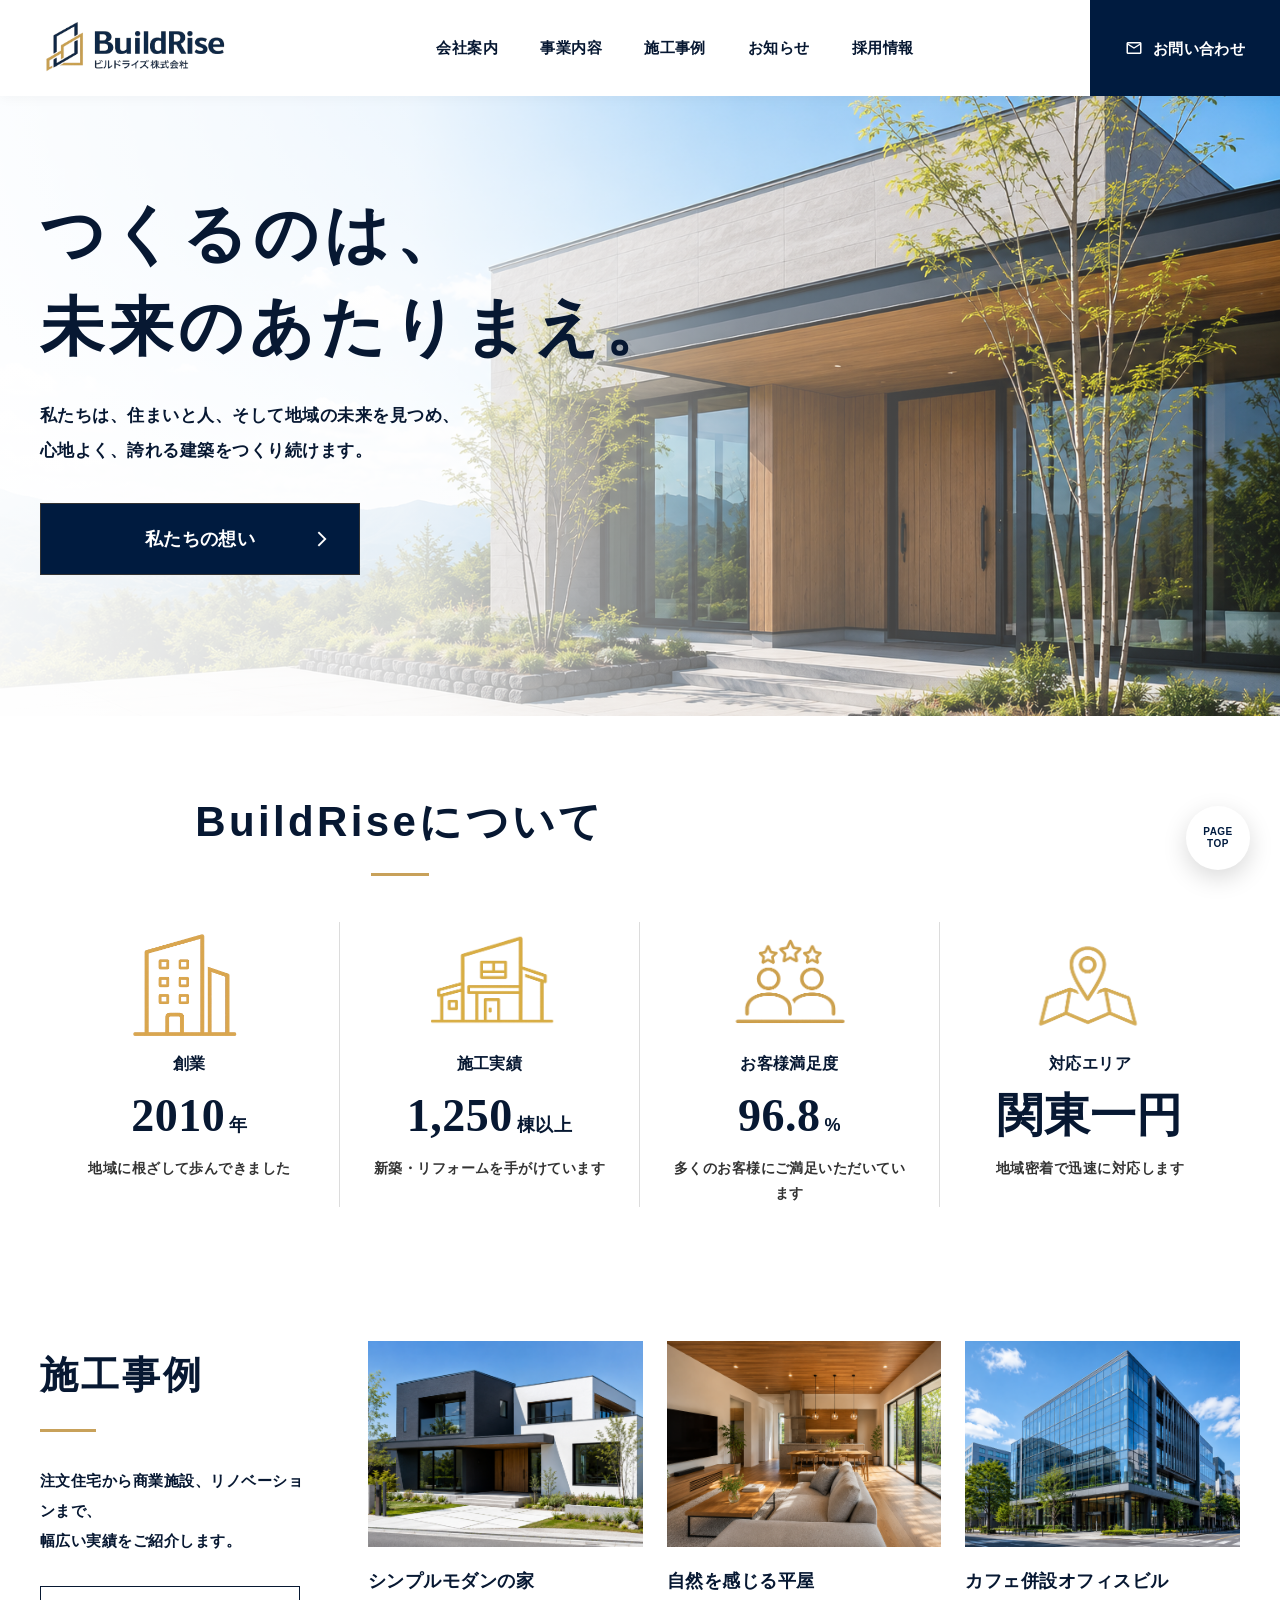
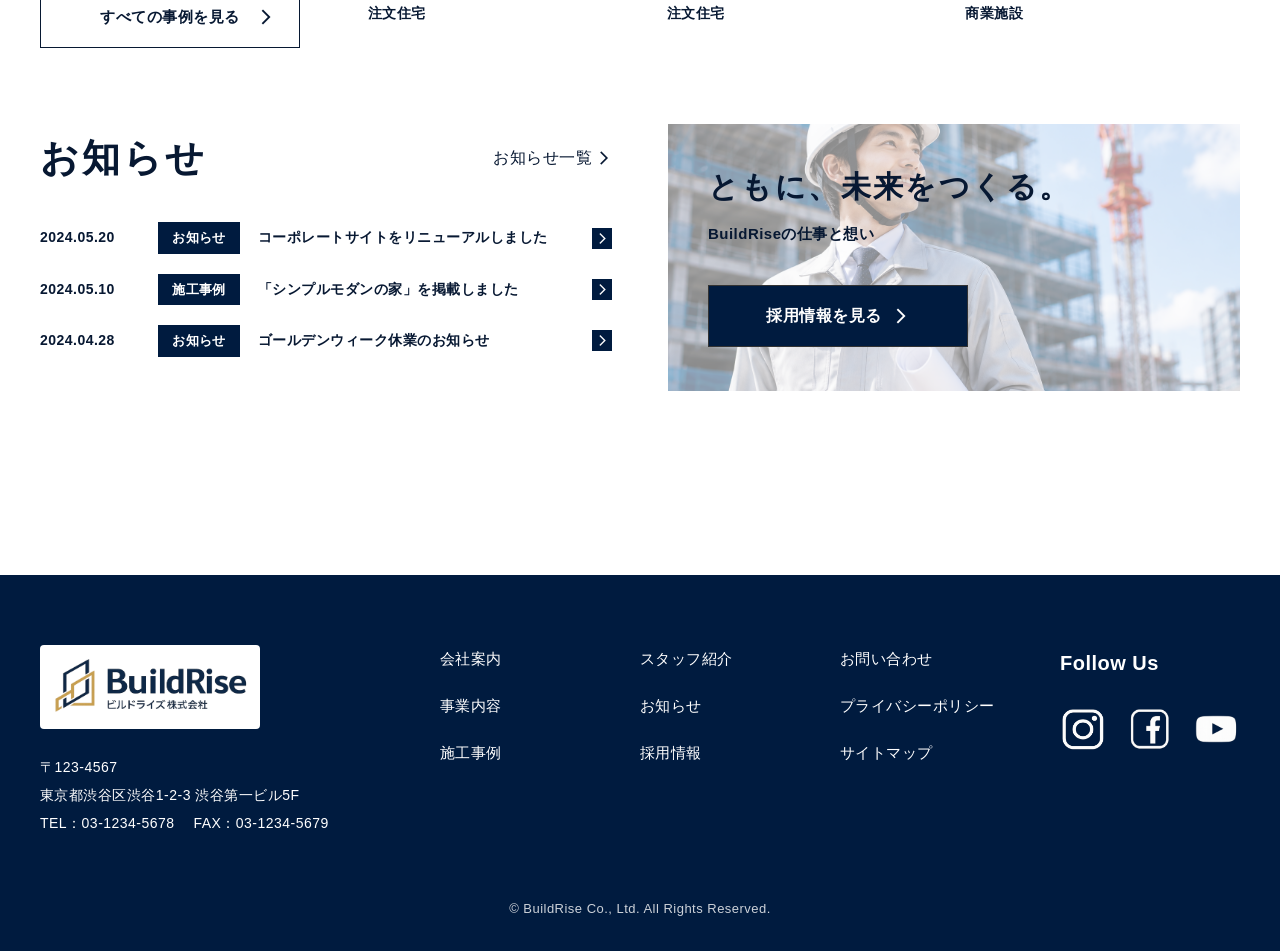
==== index.html @ a024029d "Add files via upload" ====
<!DOCTYPE html>

<html lang="ja">

<head>
    <meta charset="utf-8" />
    <meta content="width=device-width, initial-scale=1.0" name="viewport" />
    <title>BuildRise(Dummy site)</title>
    <link rel="preconnect" href="https://fonts.googleapis.com">
    <link rel="preconnect" href="https://fonts.gstatic.com" crossorigin>
    <link href="https://fonts.googleapis.com/css2?family=Material+Symbols+Outlined&display=swap" rel="stylesheet">
    <link href="style.css" rel="stylesheet" />
    <script defer src="./script.js"></script>
</head>

<body>
    <header class="header">
        <div class="header__logo">
            <a href="index.html">
                <img src="image-top/img07.png" alt="BuildRise株式会社">
            </a>
        </div>

        <nav class="header__nav">
            <ul class="header__list">
                <li><a href="about.html">会社案内</a></li>
                <li><a href="service.html">事業内容</a></li>
                <li><a href="works.html">施工事例</a></li>
                <li><a href="news.html">お知らせ</a></li>
                <li><a href="recruit.html">採用情報</a></li>
            </ul>
        </nav>

        <a href="contact.html" class="header__contact">
            <span class="material-symbols-outlined">mail</span>
            お問い合わせ
        </a>
        <button class="header__burger" aria-label="メニュー">
            <span></span>
            <span></span>
            <span></span>
        </button>

        <div class="header__drawer">

            <nav class="drawer__nav">

                <ul class="drawer__list">

                    <li><a href="about.html">会社案内</a></li>
                    <li><a href="service.html">事業内容</a></li>
                    <li><a href="works.html">施工事例</a></li>
                    <li><a href="staff.html">スタッフ紹介</a></li>
                    <li><a href="news.html">お知らせ</a></li>
                    <li><a href="recruit.html">採用情報</a></li>
                    <li><a href="contact.html">お問い合わせ</a></li>

                </ul>

            </nav>

        </div>

        <div class="header__overlay"></div>
    </header>

    <main>

        <section class="hero">
            <div class="hero__inner">
                <div class="hero__content">
                    <h1 class="hero__title">
                        つくるのは、<br>
                        未来のあたりまえ。
                    </h1>

                    <p class="hero__text">
                        私たちは、住まいと人、そして地域の未来を見つめ、<br>
                        心地よく、誇れる建築をつくり続けます。
                    </p>

                    <a href="about.html" class="hero__button">
                        私たちの想い
                        <span class="material-symbols-outlined">arrow_forward_ios</span>
                    </a>
                </div>
            </div>
        </section>

        <section class="about-summary">

            <div class="section-heading">
                <h2>BuildRiseについて</h2>
                <span></span>
            </div>

            <div class="about-summary__list">

                <div class="about-summary__item">
                    <img src="image-top/img08.png" alt="創業">
                    <p class="about-summary__label">創業</p>
                    <p class="about-summary__number">2010<span>年</span></p>
                    <p class="about-summary__text">
                        地域に根ざして歩んできました
                    </p>
                </div>

                <div class="about-summary__item">
                    <img src="image-top/img09.png" alt="施工実績">
                    <p class="about-summary__label">施工実績</p>
                    <p class="about-summary__number">
                        1,250<span>棟以上</span>
                    </p>
                    <p class="about-summary__text">
                        新築・リフォームを手がけています
                    </p>
                </div>

                <div class="about-summary__item">
                    <img src="image-top/img10.png" alt="お客様満足度">
                    <p class="about-summary__label">お客様満足度</p>
                    <p class="about-summary__number">
                        96.8<span>%</span>
                    </p>
                    <p class="about-summary__text">
                        多くのお客様にご満足いただいています
                    </p>
                </div>

                <div class="about-summary__item">
                    <img src="image-top/img11.png" alt="対応エリア">
                    <p class="about-summary__label">対応エリア</p>
                    <p class="about-summary__number">
                        関東一円
                    </p>
                    <p class="about-summary__text">
                        地域密着で迅速に対応します
                    </p>
                </div>

            </div>

        </section>

        <section class="works">

            <div class="works__side">

                <h2>施工事例</h2>

                <span class="works__side-span"></span>

                <p>
                    注文住宅から商業施設、リノベーションまで、<br>
                    幅広い実績をご紹介します。
                </p>

                <a href="works.html" class="works__button">
                    すべての事例を見る
                    <span class="material-symbols-outlined">arrow_forward_ios</span>
                </a>

            </div>

            <div class="works__list">

                <a href="works-detail.html" class="works__card">
                    <img src="image-top/img02.png" alt="シンプルモダンの家">
                    <h3>シンプルモダンの家</h3>
                    <p>注文住宅</p>
                </a>

                <a href="works-detail.html" class="works__card">
                    <img src="image-top/img04.png" alt="自然を感じる平屋">
                    <h3>自然を感じる平屋</h3>
                    <p>注文住宅</p>
                </a>

                <a href="works-detail.html" class="works__card">
                    <img src="image-top/img05.png" alt="カフェ併設オフィスビル">
                    <h3>カフェ併設オフィスビル</h3>
                    <p>商業施設</p>
                </a>

            </div>

        </section>

        <section class="news-recruit">

            <div class="news">

                <div class="news__head">
                    <h2>お知らせ</h2>
                    <a href="news.html" class="news__more">
                        お知らせ一覧
                        <span class="material-symbols-outlined">arrow_forward_ios</span>
                    </a>
                </div>

                <ul class="news__list">

                    <li>
                        <a href="news-detail.html">
                            <time>2024.05.20</time>
                            <span>お知らせ</span>
                            <p>コーポレートサイトをリニューアルしました</p>
                            <span class="material-symbols-outlined news__arrow">arrow_forward_ios</span>
                        </a>
                    </li>

                    <li>
                        <a href="news-detail.html">
                            <time>2024.05.10</time>
                            <span>施工事例</span>
                            <p>「シンプルモダンの家」を掲載しました</p>
                            <span class="material-symbols-outlined news__arrow">arrow_forward_ios</span>
                        </a>
                    </li>

                    <li>
                        <a href="news-detail.html">
                            <time>2024.04.28</time>
                            <span>お知らせ</span>
                            <p>ゴールデンウィーク休業のお知らせ</p>
                            <span class="material-symbols-outlined news__arrow">arrow_forward_ios</span>
                        </a>
                    </li>

                </ul>

            </div>

            <a href="recruit.html" class="recruit-banner">

                <img src="image-top/img06.png" alt="採用情報">

                <div class="recruit-banner__content">
                    <h2>ともに、未来をつくる。</h2>
                    <p>BuildRiseの仕事と想い</p>

                    <div class="recruit-banner__button">
                        採用情報を見る
                        <span class="material-symbols-outlined">arrow_forward_ios</span>
                    </div>

                </div>

            </a>

        </section>

    </main>

    <footer class="footer">

        <div class="footer__inner">

            <div class="footer__company">

                <img src="image-top/img07.png" alt="BuildRise株式会社">

                <p>
                    〒123-4567<br>
                    東京都渋谷区渋谷1-2-3 渋谷第一ビル5F<br>
                    TEL：03-1234-5678　
                    FAX：03-1234-5679
                </p>

            </div>

            <ul class="footer__nav">
                <li><a href="about.html">会社案内</a></li>
                <li><a href="service.html">事業内容</a></li>
                <li><a href="works.html">施工事例</a></li>
            </ul>

            <ul class="footer__nav">
                <li><a href="staff.html">スタッフ紹介</a></li>
                <li><a href="news.html">お知らせ</a></li>
                <li><a href="recruit.html">採用情報</a></li>
            </ul>

            <ul class="footer__nav">
                <li><a href="contact.html">お問い合わせ</a></li>
                <li><a href="privacy.html">プライバシーポリシー</a></li>
                <li><a href="sitemap.html">サイトマップ</a></li>
            </ul>

            <div class="footer__sns">

                <p>Follow Us</p>

                <div>

                    <a href="#">
                        <img src="image-top/img12.png" alt="Instagram">
                    </a>

                    <a href="#">
                        <img src="image-top/img13.png" alt="Facebook">
                    </a>

                    <a href="#">
                        <img src="image-top/img14.png" alt="YouTube">
                    </a>

                </div>

            </div>

        </div>

        <p class="footer__copy">
            © BuildRise Co., Ltd. All Rights Reserved.
        </p>

        <a href="#" class="page-top">
            PAGE<br>TOP
        </a>

    </footer>
</body>

</html>
---- style.css ----
@charset "utf-8";

/* =========================
    reset
========================= */
*,
*::after,
*::before {
    margin: 0;
    padding: 0;
    box-sizing: border-box;
}

html {
    scroll-behavior: smooth;
    scrollbar-width: none;
}

body::-webkit-scrollbar {
    display: none;
}

body {
    font-family: "Noto Sans JP", "Yu Gothic", "YuGothic", sans-serif;
    color: #071832;
    background: #fff;
    line-height: 1.8;
    letter-spacing: 0.03em;
    -ms-overflow-style: none;
    padding-top:96px;
}

img {
    width: 100%;
    max-width: 100%;
    display: block;
}

a {
    color: inherit;
    text-decoration: none;
}

ul,
ol {
    list-style: none;
}

button {
    font: inherit;
}

/* =========================
    common
========================= */
:root {
    --navy: #001b3f;
    --navy2: #071832;
    --gold: #c8a15a;
    --gray: #f5f6f8;
    --line: #dcdcdc;
    --white: #fff;
}

/*top*/

main {
    overflow: hidden;
}

.section-heading {
    text-align: center;
}

.section-heading h2 {
    font-size: 42px;
    font-weight: 800;
    line-height: 1.45;
    letter-spacing: 0.08em;
}

.section-heading span {
    display: block;
    width: 58px;
    height: 3px;
    background: var(--gold);
    margin: 20px auto 0;
}

/* =========================
    header
========================= */
.header{
    width:100%;
    height:96px;

    display:flex;
    align-items:center;

    background:#fff;

    position:fixed;
    top:0;
    left:0;

    z-index:1000;

    box-shadow:0 2px 12px rgba(0,0,0,.04);
}

.header__logo {
    width: 260px;
    padding-left: 32px;
}

.header__logo a {
    display: block;
}

.header__logo img {
    width: 205px;
    height: auto;
}

.header__nav {
    flex: 1;
    height: 100%;
}

.header__list {
    height: 100%;
    display: flex;
    align-items: center;
    justify-content: center;
    gap: 42px;
}

.header__list a {
    font-size: 15px;
    font-weight: 700;
    color: var(--navy2);
    position: relative;
    padding: 8px 0;
}

.header__list a::after {
    content: "";
    width: 0;
    height: 2px;
    background: var(--gold);
    position: absolute;
    left: 0;
    bottom: 0;
    transition: width 0.3s;
}

.header__list a:hover::after {
    width: 100%;
}

.header__contact {
    width: 190px;
    height: 100%;
    background: var(--navy);
    color: #fff;
    display: flex;
    align-items: center;
    justify-content: center;
    gap: 10px;
    font-size: 15px;
    font-weight: 700;
    transition: background 0.3s;
}

.header__contact:hover {
    background: #123864;
}

.header__contact span {
    font-size: 18px;
}

/* =========================
    hero
========================= */
.hero {
    height: 620px;
    background: url("image-top/img01.png") center center / cover no-repeat;
    position: relative;
}

.hero::before {
    content: "";
    position: absolute;
    inset: 0;
    background: linear-gradient(90deg,
            rgba(255, 255, 255, 0.95) 0%,
            rgba(255, 255, 255, 0.82) 32%,
            rgba(255, 255, 255, 0.34) 58%,
            rgba(255, 255, 255, 0.08) 100%);
}

.hero__inner {
    max-width: 1360px;
    height: 100%;
    margin: 0 auto;
    padding: 92px 40px 0;
    position: relative;
    z-index: 1;
}

.hero__content {
    max-width: 620px;
}

.hero__title {
    font-size: 64px;
    font-weight: 900;
    line-height: 1.45;
    letter-spacing: 0.08em;
    white-space: nowrap;
    color: var(--navy2);
}

.hero__text {
    margin-top: 24px;
    font-size: 17px;
    font-weight: 700;
    line-height: 2.1;
    color: var(--navy2);
}

.hero__button {
    margin-top: 34px;
    width: 320px;
    height: 72px;
    background: var(--navy);
    color: #fff;
    display: flex;
    justify-content: center;
    align-items: center;
    font-size: 18px;
    font-weight: 700;
    position: relative;
    border: 1px solid #333;
    transition: .3s;
}

.hero__button .material-symbols-outlined {
    position: absolute;
    right: 28px;
    top: 50%;
    transform: translateY(-50%);
    font-size: 18px;
    line-height: 1;
    font-variation-settings:
        'FILL' 0,
        'wght' 400,
        'GRAD' 0,
        'opsz' 24;
}

.hero__button:hover {
    background: var(--white);
    color: #333;
}


/* =========================
    about-summary
========================= */
.about-summary {
    padding: 76px 40px 72px;
    background: #fff;
}

.about-summary__list {
    max-width: 1240px;
    margin: 46px auto 0;
    display: grid;
    grid-template-columns: repeat(4, 1fr);
}

.about-summary__item {
    min-height: 230px;
    padding: 0 32px;
    text-align: center;
    border-right: 1px solid var(--line);
}

.about-summary__item:last-child {
    border-right: none;
}

.about-summary__item img {
    width: 128x;
    height: 128px;
    object-fit: contain;
    margin: 0 auto;
}

.about-summary__label {
    font-size: 16px;
    font-weight: 800;
    color: var(--navy2);
}

.about-summary__number {
    margin-top: 8px;
    font-family: Georgia, "Times New Roman", serif;
    font-size: 46px;
    font-weight: 700;
    line-height: 1.25;
    color: var(--navy2);
}

.about-summary__number span {
    margin-left: 4px;
    font-family: "Noto Sans JP", "Yu Gothic", sans-serif;
    font-size: 18px;
    font-weight: 800;
}

.about-summary__text {
    margin-top: 12px;
    font-size: 14px;
    font-weight: 700;
    line-height: 1.8;
    color: #333;
}

/* =========================
    works
========================= */
.works {
    max-width: 1360px;
    margin: 0 auto;
    padding: 62px 40px 76px;
    display: grid;
    grid-template-columns: 270px 1fr;
    gap: 58px;
}

.works__side h2 {
    font-size: 38px;
    font-weight: 800;
    letter-spacing: 0.08em;
}

.works__side-span {
    display: block;
    width: 56px;
    height: 3px;
    background: var(--gold);
    margin-top: 20px;
}

.works__side p {
    margin-top: 34px;
    font-size: 15px;
    font-weight: 700;
    line-height: 2;
}

.works__button {
    width: 260px;
    height: 62px;
    margin-top: 30px;
    border: 1px solid var(--navy2);

    display: flex;
    justify-content: center;
    align-items: center;

    font-size: 15px;
    font-weight: 800;

    position: relative;

    transition: .3s;
}

.works__button .material-symbols-outlined {
    position: absolute;
    right: 24px;
    top: 50%;
    transform: translateY(-50%);
    font-size: 18px;

    font-variation-settings:
        'FILL' 0,
        'wght' 400,
        'GRAD' 0,
        'opsz' 24;
}

.works__button:hover {
    background: var(--navy);
    color: #fff;
}

.works__list {
    display: grid;
    grid-template-columns: repeat(3, 1fr);
    gap: 24px;
}

.works__card img {
    aspect-ratio: 4 / 3;
    object-fit: cover;
}

.works__card h3 {
    margin-top: 18px;
    font-size: 18px;
    font-weight: 800;
}

.works__card p {
    margin-top: 4px;
    font-size: 14px;
    font-weight: 700;
}

/* =========================
    news / recruit
========================= */
.news-recruit {
    max-width: 1360px;
    margin: 0 auto;
    padding: 0 40px 70px;
    display: grid;
    grid-template-columns: 1fr 1fr;
    gap: 56px;
}

.news__head {
    display: flex;
    align-items: center;
    justify-content: space-between;
}

.news__head h2 {
    font-size: 38px;
    font-weight: 800;
    letter-spacing: 0.08em;
}

.news__head a {
    display: flex;
    align-items: center;
    gap: 4px;
}

.news__head .material-symbols-outlined {
    font-size: 16px;
}

.news__arrow {
    font-size: 18px;

    font-variation-settings:
        'FILL' 0,
        'wght' 400,
        'GRAD' 0,
        'opsz' 24;
}

.news__list {
    margin-top: 30px;
}

.news__list li+li {
    margin-top: 20px;
}

.news__list a {
    display: grid;
    grid-template-columns: 100px 82px 1fr 20px;
    align-items: center;
    gap: 18px;
    font-size: 14px;
    font-weight: 700;
}

.news__list>li>a>span {
    background: var(--navy);
    color: #fff;
    text-align: center;
    padding: 4px 0;
    font-size: 13px;
}

.news__list b {
    font-size: 24px;
    line-height: 1;
}

.recruit-banner {
    min-height: 230px;
    position: relative;
    overflow: hidden;
}

.recruit-banner img {
    width: 100%;
    height: 70%;
    object-fit: cover;
}

.recruit-banner::before {
    content: "";
    position: absolute;
    inset: 0;
    background: rgba(255, 255, 255, 0.55);
    z-index: 1;
}

.recruit-banner__content {
    position: absolute;
    left: 40px;
    top: 36px;
    z-index: 2;
}

.recruit-banner__content h2 {
    font-size: 30px;
    font-weight: 800;
    letter-spacing: 0.08em;
}

.recruit-banner__content p {
    margin-top: 6px;
    font-size: 15px;
    font-weight: 800;
}

.recruit-banner__button {
    margin-top: 38px;
    width: 260px;
    height: 62px;
    background: var(--navy);
    color: #fff;
    display: flex;
    align-items: center;
    justify-content: center;
    gap: 10px;
    border: 1px solid #333;
    font-weight: 800;
}

.recruit-banner__button:hover {
    background: var(--white);
    color: #333;
}

.recruit-banner__button .material-symbols-outlined {
    font-size: 18px;
}

/* =========================
    footer
========================= */

.footer {
    background: var(--navy);
    color: #fff;
    position: relative;
    padding: 70px 40px 30px;
}

.footer__inner {
    max-width: 1360px;
    margin: 0 auto;
    display: grid;
    grid-template-columns: 360px 160px 160px 180px 180px;
    justify-content: space-between;
    gap: 30px;
}

.footer__company img {
    width: 220px;
    background: #fff;
    border-radius: 4px;
    display: block;
}

.footer__company p {
    margin-top: 24px;
    font-size: 14px;
    line-height: 2;
}

.footer__nav li+li {
    margin-top: 18px;
}

.footer__nav a {
    font-size: 15px;
    transition: .3s;
}

.footer__nav a:hover {
    opacity: .7;
}

.footer__sns {
    display: flex;
    flex-direction: column;
    align-items: flex-start;
}

.footer__sns p {
    font-size: 20px;
    font-weight: 700;
    margin-bottom: 24px;
}

.footer__sns div {
    display: flex;
    align-items: center;
    gap: 20px;
}

.footer__sns a {
    display: flex;
    justify-content: center;
    align-items: center;
    width: auto;
    height: auto;
    transition: .3s;
}

.footer__sns img {
    width: 100px;
    display: block;
    opacity: 1;
    transition: .3s;
}



.footer__sns a:hover img {
    transform: scale(1.15);
}

.footer__copy {
    margin-top: 60px;
    text-align: center;
    font-size: 13px;
    opacity: .8;
}

/* =========================
    page top
========================= */

.page-top {
    width: 64px;
    height: 64px;
    border-radius: 50%;
    background: #fff;
    color: var(--navy);
    font-size: 10px;
    font-weight: 700;
    line-height: 1.2;
    display: flex;
    justify-content: center;
    align-items: center;
    text-align: center;

    position: fixed;
    right: 30px;
    bottom: 30px;

    box-shadow: 0 8px 25px rgba(0, 0, 0, .15);

    transition: .3s;
    z-index: 100;
}

.page-top:hover {
    transform: translateY(-5px);
}

/* =========================
    hover
========================= */

.works__card {
    transition: .35s;
}

.works__card:hover {
    transform: translateY(-8px);
}

.works__card img {
    transition: .4s;
}

.works__card:hover img {
    transform: scale(1.04);
}

.news__list li {
    transition: .3s;
}

.news__list li:hover {
    transform: translateX(8px);
}

/* =========================
    animation
========================= */

.fadeUp {
    opacity: 0;
    transform: translateY(40px);
    transition: .8s;
}

.fadeUp.active {
    opacity: 1;
    transform: none;
}

/* =========================
    1024
========================= */

@media(max-width:1024px) {

    .header {
        height: 82px;
    }

    .header__logo {
        width: 210px;
        padding-left: 20px;
    }

    .header__logo img {
        width: 170px;
    }

    .header__list {
        gap: 26px;
    }

    .header__list a {
        font-size: 13px;
    }

    .header__contact {
        width: 165px;
        font-size: 13px;
    }

    .hero {
        height: 560px;
    }

    .hero__title {
        font-size: 50px;
    }

    .hero__text {
        font-size: 15px;
    }

    .about-summary__list {
        grid-template-columns: repeat(2, 1fr);
        row-gap: 40px;
    }

    .about-summary__item:nth-child(2) {
        border-right: none;
    }

    .works {
        grid-template-columns: 1fr;
    }

    .works__list {
        grid-template-columns: repeat(3, 1fr);
    }

    .news-recruit {
        grid-template-columns: 1fr;
    }

    .footer__inner {
        grid-template-columns: repeat(2, 1fr);
    }

    .footer__sns img {
        width: 64px;
        height: 64px;
    }

}

/* =========================
    768
========================= */

@media(max-width:768px) {

    .header {
        height: 70px;
    }

    .header__nav,
    .header__contact {
        display: none;
    }

    .hero {
        height: 520px;
    }

    .hero::before {
        background: rgba(255, 255, 255, .72);
    }

    .hero__inner {
        padding: 70px 24px 0;
    }

    .hero__title {
        font-size: 38px;
    }

    .hero__text {
        font-size: 14px;
        margin-top: 18px;
    }

    .hero__button {
        width: 240px;
        height: 58px;
        margin-top: 28px;
        font-size: 15px;
    }

    .section-heading h2 {
        font-size: 30px;
    }

    .about-summary {
        padding: 60px 20px;
    }

    .about-summary__list {
        grid-template-columns: 1fr;
    }

    .about-summary__item {
        border: none;
        border-bottom: 1px solid #ddd;
        padding: 30px 0;
    }

    .about-summary__item:last-child {
        border: none;
    }

    .works {
        padding: 50px 20px;
    }

    .works__list {
        grid-template-columns: 1fr;
    }

    .news-recruit {
        padding: 0 20px 60px;
    }

    .news__list b {
        display: none;
    }

    .recruit-banner__content {
        left: 24px;
        top: 24px;
    }

    .recruit-banner__content h2 {
        font-size: 24px;
    }

    .footer {
        padding: 50px 20px 90px;
    }

    .footer__inner {
        grid-template-columns: 1fr;
    }

    .footer__sns {
        margin-top: 20px;
    }

    .page-top {
        right: 20px;
        bottom: 20px;
    }

}

/* =========================
    390
========================= */

@media(max-width:390px) {

    .hero {
        height: 460px;
    }

    .hero__title {
        font-size: 31px;
    }

    .hero__text {
        font-size: 13px;
    }

    .hero__button {
        width: 210px;
        height: 52px;
        font-size: 14px;
    }

    .about-summary__number {
        font-size: 38px;
    }

    .works__side h2,
    .news__head h2 {
        font-size: 30px;
    }

    .news__list a {
        grid-template-columns: 80px 72px 1fr 20px;
        align-items: center;
        gap: 10px;
        font-size: 12px;
    }

    .recruit-banner {
        min-height: 190px;
    }

    .recruit-banner__content h2 {
        font-size: 20px;
    }

    .recruit-banner__content span {
        width: 200px;
        height: 52px;
        margin-top: 20px;
        font-size: 14px;
    }

    .footer__company img {
        width: 180px;
    }

    .footer__sns img {
        width: 32px;
        height: 32px;
    }

    .page-top {
        width: 56px;
        height: 56px;
        font-size: 9px;
    }

}

/*==========================
burger
==========================*/

.header__burger {

    display: none;

    width: 42px;
    height: 26px;

    background: none;
    border: none;

    position: absolute;
    right: 20px;
    top: 50%;

    transform: translateY(-50%);

    z-index: 300;

    cursor: pointer;

}

.header__burger span {

    display: block;

    width: 100%;
    height: 3px;

    background: #001b3f;

    position: absolute;
    left: 0;

    transition: .35s;

}

.header__burger span:nth-child(1) {

    top: 0;

}

.header__burger span:nth-child(2) {

    top: 50%;

    transform: translateY(-50%);

}

.header__burger span:nth-child(3) {

    bottom: 0;

}

.header__burger.active span:nth-child(1) {

    top: 50%;

    transform: translateY(-50%) rotate(45deg);

}

.header__burger.active span:nth-child(2) {

    opacity: 0;

}

.header__burger.active span:nth-child(3) {

    bottom: auto;

    top: 50%;

    transform: translateY(-50%) rotate(-45deg);

}

/*==========================
drawer
==========================*/

.header__drawer {

    position: fixed;

    right: -320px;
    top: 0;

    width: 320px;
    max-width: 85%;

    height: 100vh;

    background: #fff;

    transition: .4s;

    z-index: 250;

    padding-top: 120px;

}

.header__drawer.active {

    right: 0;

}

.drawer__list {

    padding: 0 40px;

}

.drawer__list li {

    border-bottom: 1px solid #ddd;

}

.drawer__list a {

    display: block;

    padding: 20px 0;

    font-size: 17px;

    font-weight: 700;

}

/*==========================
overlay
==========================*/

.header__overlay {

    position: fixed;

    inset: 0;

    background: rgba(0, 0, 0, .45);

    opacity: 0;

    visibility: hidden;

    transition: .4s;

    z-index: 200;

}

.header__overlay.active {

    opacity: 1;

    visibility: visible;

}

/*==========================
1024
==========================*/

@media(max-width:1024px) {

    .header__nav {

        display: none;

    }

    .header__contact {

        display: none;

    }

    .header__burger {

        display: block;

    }

}

body.menu-open {

    overflow: hidden;

}

.material-symbols-outlined {
    font-family: "Material Symbols Outlined";
    font-weight: normal;
    font-style: normal;
    font-size: 20px;
    line-height: 1;
    letter-spacing: normal;
    text-transform: none;
    display: inline-flex;
    align-items: center;
    justify-content: center;
    white-space: nowrap;
    direction: ltr;

    font-feature-settings: "liga";
    -webkit-font-feature-settings: "liga";
    -webkit-font-smoothing: antialiased;

    font-variation-settings:
        "FILL" 0,
        "wght" 400,
        "GRAD" 0,
        "opsz" 24;
}

/*about*/

.page-hero {
    height: 260px;
    background: linear-gradient(90deg, rgba(255, 255, 255, .9), rgba(255, 255, 255, .3)),
        url("image-top/img01.png") center / cover no-repeat;
    display: flex;
    align-items: center;
}

.page-hero__content {
    max-width: 1240px;
    width: 100%;
    margin: 0 auto;
    padding: 0 40px;
}

.page-hero__en {
    font-size: 14px;
    font-weight: 800;
    letter-spacing: .18em;
}

.page-hero__title {
    margin-top: 12px;
    font-size: 44px;
    font-weight: 800;
    letter-spacing: .12em;
}

.page-hero__lead {
    margin-top: 8px;
    font-size: 20px;
    font-weight: 700;
}

.page-hero__line {
    display: block;
    width: 58px;
    height: 3px;
    background: var(--gold);
    margin-top: 22px;
}

.breadcrumb {
    max-width: 1240px;
    margin: 0 auto;
    padding: 18px 40px;
    display: flex;
    gap: 14px;
    font-size: 13px;
    font-weight: 700;
}

.about-section-label {
    color: var(--gold);
    font-size: 14px;
    font-weight: 800;
    letter-spacing: .16em;
}

.about-message {
    max-width: 1240px;
    margin: 0 auto;
    padding: 52px 40px;
    display: grid;
    grid-template-columns: 1fr 1.15fr;
    gap: 70px;
    align-items: center;
}

.about-message__text h2 {
    margin-top: 16px;
    font-size: 42px;
    line-height: 1.55;
    letter-spacing: .12em;
}

.about-message__text p:not(.about-section-label) {
    margin-top: 18px;
    font-size: 15px;
    font-weight: 700;
    line-height: 2;
}

.about-message__image img {
    aspect-ratio: 16 / 9;
    object-fit: cover;
}

.mission-vision {
    background: #f5f7fa;
    padding: 52px 40px;
    display: grid;
    grid-template-columns: 1fr 1fr;
    gap: 1px;
}

.mission-vision__item {
    max-width: 520px;
    margin: 0 auto;
    display: flex;
}

.mission-vision__item img {
    width: 40%;
}

.mission-vision__item h2 {
    margin-top: 12px;
    font-size: 30px;
    line-height: 1.6;
}

.promise {
    max-width: 1240px;
    margin: 0 auto;
    padding: 64px 40px;
}

.promise h2 {
    text-align: center;
    font-size: 28px;
    letter-spacing: .08em;
}

.promise__list {
    margin-top: 44px;
    display: grid;
    grid-template-columns: repeat(3, 1fr);
    gap: 36px;
}

.promise__item {
    border-right: 1px solid #ddd;
    padding-right: 32px;
}

.promise__item img {
    width: 80%;
}

.promise__item:last-child {
    border-right: none;
}

.promise__num {
    color: var(--gold);
    font-size: 18px;
    font-weight: 800;
}

.promise__item h3 {
    margin-top: 8px;
    font-size: 22px;
}

.promise__item p:last-child {
    margin-top: 12px;
    font-size: 14px;
    font-weight: 700;
    line-height: 1.9;
}

.company-info {
    max-width: 1240px;
    margin: 0 auto;
    padding: 0 40px 70px;
}

.company-info h2 {
    font-size: 28px;
    margin-bottom: 20px;
}

.company-info table {
    width: 100%;
    border-collapse: collapse;
    font-size: 14px;
}

.company-info th,
.company-info td {
    border: 1px solid #ddd;
    padding: 16px 20px;
}

.company-info th {
    width: 180px;
    background: #f5f7fa;
    text-align: left;
}

.about-cta {
    max-width: 900px;
    margin: 0 auto 80px;
    padding: 48px 40px;
    background: var(--navy);
    color: #fff;
    text-align: center;
}

.about-cta p {
    font-size: 20px;
    font-weight: 800;
}

.about-cta a {
    margin: 24px auto 0;
    width: 300px;
    height: 60px;
    background: #fff;
    color: var(--navy);
    display: flex;
    justify-content: center;
    align-items: center;
    gap: 12px;
    font-weight: 800;
}

@media (max-width: 1064px) {
    .mission-vision__item {
        flex-direction: column;
    }
}

@media (max-width:1024px){
    body{
        padding-top:82px;
    }
}

@media (max-width: 768px) {

     body{
        padding-top:70px;
    }

    .about-message,
    .mission-vision,
    .promise__list {
        grid-template-columns: 1fr;
    }

    .about-message__text h2 {
        font-size: 32px;
    }

    .promise__item {
        border-right: none;
        border-bottom: 1px solid #ddd;
        padding: 0 0 28px;
    }

    .promise__item img {
        width: 40%;
    }
}

/*service*/

/*========================================
SERVICE PAGE
========================================*/

.service-page{
    overflow:hidden;
}

/*========================================
FV
========================================*/

.service-hero{
    position:relative;
    height:520px;
    background:url("../image-service/img01.png") center/cover no-repeat;
    display:flex;
    align-items:center;
}

.service-hero__overlay{
    position:absolute;
    inset:0;
    background:rgba(7,24,52,.55);
}

.service-hero__inner{
    position:relative;
    z-index:2;
    width:min(1200px,90%);
    margin:auto;
    color:#fff;
}

.service-hero__en{
    font-size:16px;
    letter-spacing:.35em;
    color:#d8b15a;
    margin-bottom:18px;
}

.service-hero__title{
    font-size:clamp(40px,5vw,72px);
    font-weight:700;
    line-height:1.2;
    margin-bottom:18px;
}

.service-hero__lead{
    font-size:18px;
    line-height:2;
}

/*========================================
パンくず
========================================*/

.service-breadcrumb{
    width:min(1200px,90%);
    margin:35px auto 0;
}

.service-breadcrumb__list{
    display:flex;
    align-items:center;
    gap:8px;
}

.service-breadcrumb__item{
    font-size:14px;
    color:#777;
}

.service-breadcrumb__item a{
    transition:.3s;
}

.service-breadcrumb__item a:hover{
    color:var(--gold);
}

/*========================================
共通見出し
========================================*/

.service-heading{
    text-align:center;
    margin-bottom:70px;
}

.service-heading__en{
    color:var(--gold);
    font-size:14px;
    letter-spacing:.35em;
    margin-bottom:18px;
}

.service-heading__title{
    font-size:clamp(32px,3vw,48px);
    color:var(--navy);
    font-weight:700;
}

.service-heading__line{
    display:block;
    width:70px;
    height:3px;
    background:var(--gold);
    margin:24px auto 0;
}

/*========================================
紹介
========================================*/

.service-introduction{
    padding:110px 0;
}

.service-introduction__inner{
    width:min(960px,90%);
    margin:auto;
}

.service-introduction__body{
    text-align:center;
}

.service-introduction__body p{
    font-size:18px;
    line-height:2.2;
}

.service-introduction__body p+p{
    margin-top:25px;
}

/*========================================
事業領域
========================================*/

.service-fields{
    background:#f8f9fb;
    padding:120px 0;
}

.service-fields__inner{
    width:min(1360px,90%);
    margin:auto;
}

.service-fields__list{
    display:grid;
    grid-template-columns:repeat(3,1fr);
    gap:40px;
}

/*========================================
カード
========================================*/

.service-card{
    background:#fff;
    transition:.35s;
    box-shadow:0 10px 35px rgba(0,0,0,.06);
}

.service-card:hover{
    transform:translateY(-10px);
}

.service-card__link{
    display:block;
    height:100%;
}

.service-card__image{
    overflow:hidden;
}

.service-card__image img{
    width:100%;
    height:280px;
    object-fit:cover;
    transition:.5s;
}

.service-card:hover img{
    transform:scale(1.08);
}

.service-card__body{
    padding:34px;
}

.service-card__heading{
    display:flex;
    align-items:center;
    gap:18px;
    margin-bottom:20px;
}

.service-card__number{
    font-size:42px;
    color:var(--gold);
    font-weight:700;
    line-height:1;
}

.service-card__title{
    font-size:24px;
    color:var(--navy);
    font-weight:700;
}

.service-card__text{
    color:#666;
    line-height:2;
    margin-bottom:35px;
}

.service-card__arrow{
    width:52px;
    height:52px;
    display:flex;
    justify-content:center;
    align-items:center;
    margin-left:auto;

    border-radius:50%;
    background:var(--navy);
    color:#fff;

    transition:.3s;
}

.service-card:hover .service-card__arrow{
    background:var(--gold);
}

/*========================================
BuildRiseの強み
========================================*/

.service-strengths{
    padding:120px 0;
}

.service-strengths__inner{
    width:min(1360px,90%);
    margin:auto;
}

.service-strengths__list{
    display:grid;
    grid-template-columns:repeat(3,1fr);
    gap:40px;
}

.service-strength{
    background:#fff;
    padding:60px 40px;
    text-align:center;
    box-shadow:0 10px 35px rgba(0,0,0,.06);
    transition:.35s;
}

.service-strength:hover{
    transform:translateY(-8px);
}

.service-strength__icon{
    width:100px;
    margin:0 auto 30px;
}

.service-strength__icon img{
    width:100%;
    display:block;
}

.service-strength__title{
    font-size:26px;
    color:var(--navy);
    margin-bottom:20px;
    font-weight:700;
}

.service-strength__text{
    color:#666;
    line-height:2;
}

/*========================================
FLOW
========================================*/

.service-flow{
    padding:120px 0;
    background:#f8f9fb;
}

.service-flow__inner{
    width:min(1360px,90%);
    margin:auto;
}

.service-flow__list{
    display:grid;
    grid-template-columns:repeat(3,1fr);
    gap:35px;
    counter-reset:flow;
}

.service-flow__item{
    position:relative;
    background:#fff;
    padding:45px 35px;
    box-shadow:0 10px 35px rgba(0,0,0,.05);
}

.service-flow__icon{
    width:90px;
    height:90px;
    margin:0 auto 25px;

    border-radius:50%;
    background:var(--navy);

    display:flex;
    justify-content:center;
    align-items:center;
}

.service-flow__icon .material-symbols-outlined{
    font-size:44px;
    color:#fff;
}

.service-flow__number{
    color:var(--gold);
    font-size:42px;
    font-weight:700;
    margin-bottom:18px;
}

.service-flow__title{
    color:var(--navy);
    font-size:24px;
    font-weight:700;
    margin-bottom:20px;
}

.service-flow__text{
    color:#666;
    line-height:2;
}

/*========================================
CTA
========================================*/

.service-cta{
    position:relative;
    background:url("../image-service/img11.png") center/cover;
    padding:140px 20px;
}

.service-cta__overlay{
    position:absolute;
    inset:0;
    background:rgba(7,24,52,.7);
}

.service-cta__inner{
    position:relative;
    z-index:2;
    max-width:900px;
    margin:auto;
    text-align:center;
    color:#fff;
}

.service-cta__title{
    font-size:clamp(34px,4vw,54px);
    margin-bottom:25px;
    line-height:1.4;
}

.service-cta__text{
    font-size:18px;
    line-height:2;
    margin-bottom:45px;
}

.service-cta__button{
    display:inline-flex;
    align-items:center;
    justify-content:center;
    gap:18px;

    width:340px;
    height:78px;

    background:var(--gold);
    color:#fff;

    font-size:18px;
    font-weight:700;

    transition:.3s;
}

.service-cta__button:hover{
    background:#c69b3c;
    transform:translateY(-4px);
}

.service-cta__button .material-symbols-outlined{
    font-size:20px;
}

/*========================================
1024px
========================================*/

@media(max-width:1024px){

.service-fields__list,
.service-strengths__list,
.service-flow__list{
    grid-template-columns:repeat(2,1fr);
}

.service-card__image img{
    height:230px;
}

}

/*========================================
768px
========================================*/

@media(max-width:768px){

.service-hero{
    height:420px;
}

.service-fields,
.service-strengths,
.service-flow{
    padding:90px 0;
}

.service-fields__list,
.service-strengths__list,
.service-flow__list{
    grid-template-columns:1fr;
}

.service-card__body{
    padding:28px;
}

.service-card__title{
    font-size:22px;
}

.service-strength{
    padding:45px 30px;
}

.service-flow__item{
    padding:35px 28px;
}

.service-cta{
    padding:100px 20px;
}

.service-cta__button{
    width:100%;
    max-width:340px;
}

}

/*========================================
390px
========================================*/

@media(max-width:390px){

.service-hero__title{
    font-size:38px;
}

.service-heading{
    margin-bottom:50px;
}

.service-heading__title{
    font-size:30px;
}

.service-card__number{
    font-size:34px;
}

.service-card__title{
    font-size:20px;
}

.service-strength__title{
    font-size:22px;
}

.service-flow__title{
    font-size:22px;
}

.service-cta__title{
    font-size:30px;
}

.service-cta__text{
    font-size:16px;
}

}

/* ========================================
   施工事例ページ
======================================== */

.works-page {
    width: 100%;
    color: #0b2347;
    background: #fff;
}

.works-page img {
    width: 100%;
    height: auto;
    display: block;
}

.works-page a {
    color: inherit;
    text-decoration: none;
}

.works-page button {
    font: inherit;
}

/* ========================================
   下層メインビジュアル
======================================== */

.works-hero {
    width: 100%;
    min-height: 460px;
    position: relative;
    overflow: hidden;
    background: #061c3a;
}

.works-hero__image {
    position: absolute;
    inset: 0;
}

.works-hero__image img {
    width: 100%;
    height: 100%;
    object-fit: cover;
    object-position: center;
}

.works-hero__overlay {
    position: absolute;
    inset: 0;
    background:
        linear-gradient(
            90deg,
            rgba(2, 19, 44, 0.98) 0%,
            rgba(2, 19, 44, 0.88) 24%,
            rgba(2, 19, 44, 0.48) 50%,
            rgba(2, 19, 44, 0.08) 100%
        );
}

.works-hero__inner {
    width: min(1440px, calc(100% - 80px));
    min-height: 460px;
    margin: 0 auto;
    position: relative;
    z-index: 1;
    display: flex;
    align-items: center;
}

.works-hero__content {
    width: 100%;
    max-width: 520px;
    color: #fff;
}

.works-hero__english {
    margin: 0;
    font-family: "Times New Roman", "Yu Mincho", serif;
    font-size: clamp(58px, 6vw, 96px);
    font-weight: 400;
    line-height: 1;
    letter-spacing: 0.06em;
}

.works-hero__title {
    margin: 18px 0 0;
    font-size: clamp(24px, 2vw, 34px);
    font-weight: 500;
    letter-spacing: 0.08em;
}

.works-hero__line {
    width: 44px;
    height: 2px;
    margin-top: 25px;
    display: block;
    background: #caa449;
}

.works-hero__description {
    margin: 26px 0 0;
    font-size: 15px;
    line-height: 2;
    letter-spacing: 0.04em;
}

/* ========================================
   パンくず
======================================== */

.works-breadcrumb {
    width: 100%;
    border-bottom: 1px solid #eee;
    background: #fff;
}

.works-breadcrumb__inner {
    width: min(1440px, calc(100% - 80px));
    margin: 0 auto;
}

.works-breadcrumb__list {
    min-height: 64px;
    margin: 0;
    padding: 0;
    display: flex;
    align-items: center;
    gap: 12px;
    list-style: none;
    color: #6d7480;
    font-size: 12px;
}

.works-breadcrumb__item:not(:last-child)::after {
    content: ">";
    margin-left: 12px;
    color: #a2a8af;
}

.works-breadcrumb__item a {
    transition: opacity 0.3s ease;
}

.works-breadcrumb__item a:hover {
    opacity: 0.6;
}

/* ========================================
   施工事例一覧
======================================== */

.works-list {
    width: 100%;
    padding: 65px 0 100px;
    background: #fff;
}

.works-list__inner {
    width: min(1440px, calc(100% - 80px));
    margin: 0 auto;
    display: grid;
    grid-template-columns: 220px minmax(0, 1fr);
    align-items: start;
    gap: 70px;
}

/* ========================================
   カテゴリー
======================================== */

.works-category {
    position: sticky;
    top: 100px;
}

.works-category__english {
    margin: 0;
    color: #7d8490;
    font-size: 11px;
    line-height: 1;
    letter-spacing: 0.12em;
}

.works-category__title {
    margin: 14px 0 0;
    font-family: "Yu Mincho", "Hiragino Mincho ProN", serif;
    font-size: 27px;
    font-weight: 500;
    letter-spacing: 0.08em;
}

.works-category__line {
    width: 40px;
    height: 2px;
    margin-top: 20px;
    display: block;
    background: #caa449;
}

.works-category__list {
    margin: 34px 0 0;
    padding: 0;
    list-style: none;
}

.works-category__item {
    border-bottom: 1px solid #d9dde3;
}

.works-category__button {
    width: 100%;
    min-height: 54px;
    padding: 0 14px;
    border: 0;
    display: flex;
    align-items: center;
    justify-content: space-between;
    gap: 15px;
    color: #5b626d;
    background: transparent;
    font-size: 14px;
    text-align: left;
    cursor: pointer;
    transition:
        color 0.3s ease,
        background 0.3s ease;
}

.works-category__button:hover {
    color: #c49b3f;
}

.works-category__button.is-active {
    min-height: 50px;
    border-radius: 2px;
    justify-content: center;
    color: #fff;
    background: #061f45;
}

.works-category__count {
    flex-shrink: 0;
}

/* ========================================
   ギャラリー
======================================== */

.works-gallery {
    min-width: 0;
}

.works-gallery__grid {
    display: grid;
    grid-template-columns: repeat(3, minmax(0, 1fr));
    column-gap: 26px;
    row-gap: 42px;
}

/* ========================================
   施工事例カード
======================================== */

.works-card {
    min-width: 0;
}

.works-card__link {
    display: block;
}

.works-card__image {
    width: 100%;
    aspect-ratio: 1.42 / 1;
    overflow: hidden;
    background: #eee;
}

.works-card__image img {
    width: 100%;
    height: 100%;
    object-fit: cover;
    transition: transform 0.65s ease;
}

.works-card__link:hover .works-card__image img {
    transform: scale(1.06);
}

.works-card__body {
    padding: 15px 0 12px;
    border-bottom: 1px solid #d8dce2;
}

.works-card__category {
    margin: 0;
    color: #717984;
    font-size: 11px;
    letter-spacing: 0.04em;
}

.works-card__title {
    min-height: 26px;
    margin: 7px 0 0;
    overflow: hidden;
    font-size: 16px;
    font-weight: 500;
    line-height: 1.5;
    letter-spacing: 0.02em;
    white-space: nowrap;
    text-overflow: ellipsis;
}

.works-card__bottom {
    margin-top: 8px;
    display: flex;
    align-items: center;
    justify-content: space-between;
}

.works-card__date {
    color: #7c838d;
    font-size: 12px;
}

.works-card__arrow {
    font-size: 24px;
    line-height: 1;
    transition: transform 0.3s ease;
}

.works-card__link:hover .works-card__arrow {
    transform: translateX(6px);
}

/* フィルター時の非表示用 */
.works-card.is-hidden {
    display: none;
}

/* ========================================
   ページネーション
======================================== */

.works-pagination {
    margin-top: 58px;
    display: flex;
    align-items: center;
    justify-content: center;
    gap: 14px;
}

.works-pagination__number,
.works-pagination__arrow {
    width: 34px;
    height: 34px;
    display: grid;
    place-items: center;
    font-size: 13px;
    transition:
        color 0.3s ease,
        background 0.3s ease;
}

.works-pagination__number:hover,
.works-pagination__arrow:hover {
    color: #fff;
    background: #0a2853;
}

.works-pagination__number.is-current {
    color: #fff;
    background: #061f45;
    pointer-events: none;
}

.works-pagination__dots {
    padding: 0 3px;
    color: #737a84;
}

/* ========================================
   1024px以下
======================================== */

@media (max-width: 1024px) {

    .works-hero {
        min-height: 410px;
    }

    .works-hero__inner {
        width: min(100% - 48px, 1200px);
        min-height: 410px;
    }

    .works-breadcrumb__inner,
    .works-list__inner {
        width: min(100% - 48px, 1200px);
    }

    .works-list__inner {
        grid-template-columns: 190px minmax(0, 1fr);
        gap: 42px;
    }

    .works-gallery__grid {
        grid-template-columns: repeat(2, minmax(0, 1fr));
    }

    .works-category__button {
        padding-inline: 10px;
        font-size: 13px;
    }

}

/* ========================================
   768px以下
======================================== */

@media (max-width: 768px) {

    .works-hero {
        min-height: 430px;
    }

    .works-hero__image img {
        object-position: 64% center;
    }

    .works-hero__overlay {
        background:
            linear-gradient(
                90deg,
                rgba(2, 19, 44, 0.94) 0%,
                rgba(2, 19, 44, 0.78) 60%,
                rgba(2, 19, 44, 0.42) 100%
            );
    }

    .works-hero__inner {
        width: calc(100% - 40px);
        min-height: 430px;
    }

    .works-hero__content {
        max-width: 400px;
    }

    .works-hero__english {
        font-size: 58px;
    }

    .works-hero__description {
        font-size: 14px;
    }

    .works-breadcrumb__inner,
    .works-list__inner {
        width: calc(100% - 40px);
    }

    .works-breadcrumb__list {
        min-height: 54px;
    }

    .works-list {
        padding: 48px 0 75px;
    }

    .works-list__inner {
        display: block;
    }

    .works-category {
        position: static;
    }

    .works-category__title {
        font-size: 24px;
    }

    .works-category__list {
        margin-top: 25px;
        display: grid;
        grid-template-columns: repeat(2, minmax(0, 1fr));
        gap: 8px;
    }

    .works-category__item {
        border: 0;
    }

    .works-category__button {
        min-height: 46px;
        padding: 8px 12px;
        border: 1px solid #d8dce2;
        justify-content: center;
        text-align: center;
    }

    .works-category__button.is-active {
        min-height: 46px;
    }

    .works-category__count {
        display: none;
    }

    .works-gallery {
        margin-top: 42px;
    }

    .works-gallery__grid {
        gap: 36px 18px;
    }

}

/* ========================================
   540px以下
======================================== */

@media (max-width: 540px) {

    .works-hero {
        min-height: 390px;
    }

    .works-hero__inner {
        width: calc(100% - 32px);
        min-height: 390px;
    }

    .works-hero__english {
        font-size: 47px;
    }

    .works-hero__title {
        margin-top: 14px;
        font-size: 23px;
    }

    .works-hero__line {
        margin-top: 19px;
    }

    .works-hero__description {
        margin-top: 20px;
        font-size: 13px;
        line-height: 1.9;
    }

    .works-breadcrumb__inner,
    .works-list__inner {
        width: calc(100% - 32px);
    }

    .works-category__list {
        grid-template-columns: 1fr;
    }

    .works-gallery__grid {
        grid-template-columns: 1fr;
        row-gap: 35px;
    }

    .works-card__image {
        aspect-ratio: 1.45 / 1;
    }

    .works-card__title {
        min-height: auto;
        font-size: 16px;
        white-space: normal;
    }

    .works-pagination {
        margin-top: 45px;
        gap: 7px;
    }

    .works-pagination__number,
    .works-pagination__arrow {
        width: 31px;
        height: 31px;
    }

}

/* ========================================
   NEWSページ共通
======================================== */

.news-page {
    width: 100%;
    color: #071f46;
    background: #fff;
}

.news-page img {
    width: 100%;
    height: auto;
    display: block;
}

.news-page a {
    color: inherit;
    text-decoration: none;
}

.news-page button {
    font: inherit;
}

/* ========================================
   下層ページFV
======================================== */

.news-hero {
    width: 100%;
    height: 310px;
    position: relative;
    overflow: hidden;
    background: #eef5fa;
}

.news-hero__image {
    position: absolute;
    inset: 0;
}

.news-hero__image img {
    width: 100%;
    height: 100%;
    object-fit: cover;
    object-position: center;
}

.news-hero__overlay {
    position: absolute;
    inset: 0;
    background:
        linear-gradient(
            90deg,
            rgba(239, 248, 253, 0.98) 0%,
            rgba(239, 248, 253, 0.91) 27%,
            rgba(239, 248, 253, 0.40) 51%,
            rgba(239, 248, 253, 0) 75%
        );
}

.news-hero__inner {
    width: min(1440px, calc(100% - 80px));
    height: 100%;
    margin: 0 auto;
    position: relative;
    z-index: 1;
}

.news-hero__content {
    position: absolute;
    top: 50%;
    left: 0;
    transform: translateY(-62%);
}

.news-hero__title {
    margin: 0;
    font-size: clamp(37px, 4vw, 54px);
    font-weight: 700;
    line-height: 1.3;
    letter-spacing: 0.08em;
}

.news-hero__english {
    margin: 13px 0 0;
    font-size: 17px;
    font-weight: 600;
    letter-spacing: 0.15em;
}

.news-hero__breadcrumb {
    position: absolute;
    bottom: 30px;
    left: 0;
}

.news-hero__breadcrumb-list {
    margin: 0;
    padding: 0;
    display: flex;
    align-items: center;
    gap: 13px;
    list-style: none;
    font-size: 13px;
}

.news-hero__breadcrumb-item:not(:last-child)::after {
    content: "›";
    margin-left: 13px;
    color: #718096;
}

.news-hero__breadcrumb-item a {
    transition: opacity 0.3s ease;
}

.news-hero__breadcrumb-item a:hover {
    opacity: 0.6;
}

/* ========================================
   お知らせ一覧
======================================== */

.news-list {
    width: 100%;
    padding: 55px 0 95px;
    background: #fff;
}

.news-list__inner {
    width: min(1280px, calc(100% - 80px));
    margin: 0 auto;
}

/* ========================================
   タブ
======================================== */

.news-tabs {
    width: 100%;
    max-width: 760px;
    display: grid;
    grid-template-columns: repeat(5, minmax(0, 1fr));
    border-bottom: 1px solid #bfc7d2;
}

.news-tabs__button {
    min-height: 48px;
    padding: 8px 10px;
    border: 0;
    position: relative;
    color: #071f46;
    background: transparent;
    font-size: 14px;
    cursor: pointer;
    transition:
        color 0.3s ease,
        background 0.3s ease;
}

.news-tabs__button::after {
    content: "";
    width: 0;
    height: 2px;
    position: absolute;
    right: 0;
    bottom: -1px;
    left: 0;
    margin: auto;
    background: #cda64d;
    transition: width 0.3s ease;
}

.news-tabs__button:hover {
    color: #c49a3b;
}

.news-tabs__button:hover::after {
    width: 40%;
}

.news-tabs__button.is-active {
    color: #fff;
    background: #061f45;
}

.news-tabs__button.is-active::after {
    width: 0;
}

/* ========================================
   記事一覧
======================================== */

.news-list__contents {
    margin-top: 26px;
}

.news-item {
    width: 100%;
    border-bottom: 1px solid #d8dde5;
    opacity: 1;
    transform: translateY(0);
    transition:
        opacity 0.25s ease,
        transform 0.25s ease;
}

.news-item__link {
    min-height: 72px;
    padding: 15px 22px 15px 18px;
    display: grid;
    grid-template-columns: 130px 112px minmax(0, 1fr) 25px;
    align-items: center;
    gap: 20px;
    transition:
        color 0.3s ease,
        background 0.3s ease;
}

.news-item__link:hover {
    opacity: 0.7;
    background: #fafbfc;
}

.news-item__date {
    font-size: 13px;
    letter-spacing: 0.04em;
}

.news-item__label {
    width: 100%;
    max-width: 90px;
    min-height: 30px;
    padding: 5px 8px;
    display: inline-flex;
    align-items: center;
    justify-content: center;
    color: #fff;
    font-size: 12px;
    line-height: 1.2;
    white-space: nowrap;
}

.news-item__label--news {
    background: #061f45;
}

.news-item__label--works {
    background: #295b92;
}

.news-item__label--event {
    background: #d1a446;
}

.news-item__label--media {
    background: #4977a8;
}

.news-item__title {
    margin: 0;
    overflow: hidden;
    font-size: 15px;
    font-weight: 500;
    line-height: 1.7;
    letter-spacing: 0.03em;
    white-space: nowrap;
    text-overflow: ellipsis;
}

.news-item__arrow {
    font-size: 25px;
    font-weight: 300;
    line-height: 1;
    text-align: right;
    transition: transform 0.3s ease;
}

.news-item__link:hover .news-item__arrow {
    transform: translateX(5px);
}

/* JSで非表示にする記事 */
.news-item.is-hidden {
    display: none;
}

/* 切り替え時アニメーション */
.news-item.is-filtering {
    opacity: 0;
    transform: translateY(8px);
}

.news-list__empty {
    margin: 50px 0;
    color: #667085;
    font-size: 14px;
    text-align: center;
}

/* ========================================
   ページネーション
======================================== */

.news-pagination {
    margin-top: 28px;
    display: flex;
    align-items: center;
    justify-content: center;
    gap: 10px;
}

.news-pagination__number,
.news-pagination__next {
    width: 34px;
    height: 34px;
    display: grid;
    place-items: center;
    font-size: 13px;
    transition:
        color 0.3s ease,
        background 0.3s ease;
}

.news-pagination__number:hover,
.news-pagination__next:hover {
    color: #fff;
    background: #092650;
}

.news-pagination__number.is-current {
    color: #fff;
    background: #061f45;
    pointer-events: none;
}

.news-pagination__dots {
    padding: 0 4px;
    color: #626c7a;
}

/* ========================================
   お問い合わせCTA
======================================== */

.news-contact {
    width: 100%;
    min-height: 235px;
    margin-top: 42px;
    display: grid;
    grid-template-columns: 1.1fr 0.9fr;
    overflow: hidden;
    background: #f1f6fa;
}

.news-contact__content {
    padding: 42px 48px;
    display: flex;
    align-items: center;
    gap: 28px;
}

.news-contact__icon {
    width: 64px;
    height: 64px;
    flex-shrink: 0;
    border-radius: 50%;
    display: grid;
    place-items: center;
    color: #fff;
    background: #071f46;
    font-size: 29px;
}

.news-contact__description {
    margin: 0;
    font-size: 16px;
    font-weight: 600;
    line-height: 1.9;
    letter-spacing: 0.04em;
}

.news-contact__button {
    width: 270px;
    min-height: 52px;
    margin-top: 23px;
    padding: 10px 26px;
    position: relative;
    display: flex;
    align-items: center;
    justify-content: center;
    color: #fff !important;
    background: #061f45;
    font-size: 14px;
    transition:
        color 0.3s ease,
        background 0.3s ease;
        z-index: 10;
}

.news-contact__button span:first-child {
    width: 100%;
    text-align: center;
}

.news-contact__button span:last-child {
    position: absolute;
    top: 50%;
    right: 22px;
    transform: translateY(-50%);
    font-size: 20px;
    line-height: 1;
}

.news-contact__button:hover {
    color: #061f45;
    opacity: 0.7;
}

.news-contact__image {
    min-height: 235px;
    overflow: hidden;
}

.news-contact__image img {
    width: 100%;
    height: 100%;
    object-fit: cover;
    object-position: center;
    transition: transform 0.6s ease;
}

.news-contact:hover .news-contact__image img {
    transform: scale(1.035);
}

/* ========================================
   1024px以下
======================================== */

@media (max-width: 1024px) {

    .news-hero__inner {
        width: calc(100% - 48px);
    }

    .news-list__inner {
        width: calc(100% - 48px);
    }

    .news-item__link {
        grid-template-columns: 110px 100px minmax(0, 1fr) 20px;
        gap: 14px;
    }

    .news-contact__content {
        padding: 36px 30px;
    }

}

/* ========================================
   768px以下
======================================== */

@media (max-width: 768px) {

    .news-hero {
        height: 290px;
    }

    .news-hero__image img {
        object-position: 67% center;
    }

    .news-hero__overlay {
        background:
            linear-gradient(
                90deg,
                rgba(239, 248, 253, 0.97) 0%,
                rgba(239, 248, 253, 0.84) 49%,
                rgba(239, 248, 253, 0.16) 100%
            );
    }

    .news-hero__inner,
    .news-list__inner {
        width: calc(100% - 40px);
    }

    .news-hero__title {
        font-size: 38px;
    }

    .news-list {
        padding: 42px 0 70px;
    }

    .news-tabs {
        max-width: none;
        grid-template-columns: repeat(3, minmax(0, 1fr));
        gap: 7px;
        border: 0;
    }

    .news-tabs__button {
        min-height: 44px;
        border: 1px solid #d4dae2;
    }

    .news-tabs__button::after {
        display: none;
    }

    .news-item__link {
        min-height: 108px;
        padding: 18px 8px;
        grid-template-columns: 105px minmax(0, 1fr) 20px;
        gap: 7px 15px;
    }

    .news-item__date {
        grid-column: 1;
        grid-row: 1;
    }

    .news-item__label {
        grid-column: 2;
        grid-row: 1;
        justify-self: start;
    }

    .news-item__title {
        grid-column: 1 / 3;
        grid-row: 2;
        white-space: normal;
    }

    .news-item__arrow {
        grid-column: 3;
        grid-row: 1 / 3;
    }

    .news-contact {
        grid-template-columns: 1fr;
    }

    .news-contact__content {
        padding: 34px 25px;
    }

    .news-contact__image {
        min-height: 210px;
    }

}

/* ========================================
   540px以下
======================================== */

@media (max-width: 540px) {

    .news-hero {
        height: 260px;
    }

    .news-hero__inner,
    .news-list__inner {
        width: calc(100% - 32px);
    }

    .news-hero__content {
        transform: translateY(-65%);
    }

    .news-hero__title {
        font-size: 32px;
    }

    .news-hero__english {
        margin-top: 8px;
        font-size: 14px;
    }

    .news-hero__breadcrumb {
        bottom: 22px;
    }

    .news-tabs {
        grid-template-columns: repeat(2, minmax(0, 1fr));
    }

    .news-tabs__button {
        font-size: 13px;
    }

    .news-item__link {
        grid-template-columns: 88px minmax(0, 1fr) 18px;
        gap: 8px 10px;
    }

    .news-item__date {
        font-size: 12px;
    }

    .news-item__label {
        width: auto;
        min-width: 78px;
        font-size: 11px;
    }

    .news-item__title {
        font-size: 14px;
    }

    .news-contact__content {
        display: block;
    }

    .news-contact__icon {
        width: 54px;
        height: 54px;
        margin-bottom: 20px;
        font-size: 23px;
    }

    .news-contact__description {
        font-size: 14px;
    }

    .news-contact__button {
        width: 100%;
        max-width: 290px;
    }

}

/*==================================================
Recruit 共通
==================================================*/

.recruit {
    width: 100%;
    color: #071f46;
    background: #fff;
    overflow: hidden;
}

.recruit img {
    width: 100%;
    display: block;
}

.recruit a {
    color: inherit;
    text-decoration: none;
}

.recruit section {
    width: 100%;
}

/*==================================================
共通Inner
==================================================*/

.recruit-hero__inner,
.recruit-message__inner,
.recruit-work__inner,
.recruit-support__inner,
.recruit-job__inner,
.recruit-flow__inner {
    width: min(1280px, calc(100% - 80px));
    margin: 0 auto;
}

/*==================================================
共通SectionTitle
==================================================*/

.section-eng {
    color: #b89649;
    font-size: 14px;
    font-weight: 700;
    letter-spacing: .18em;
    text-transform: uppercase;
}

.section-eng.center {
    text-align: center;
}

.section-title {
    margin-top: 15px;
    color: #071f46;
    font-size: clamp(28px,2.5vw,38px);
    font-weight: 700;
    letter-spacing: .08em;
}

.section-title.center {
    text-align: center;
}

.section-line {
    width: 70px;
    height: 2px;
    margin-top: 25px;
    background: #c59b45;
    display: block;
}

.section-line.center {
    margin-inline: auto;
}

/*==================================================
Recruit Hero
==================================================*/

.recruit-hero{
    position:relative;
    height:540px;
    overflow:hidden;
}

.recruit-hero__image{
    position:absolute;
    inset:0;
}

.recruit-hero__image img{
    width:100%;
    height:100%;
    object-fit:cover;
}

.recruit-hero__overlay{
    position:absolute;
    inset:0;

    background:
    linear-gradient(
        90deg,
        rgba(5,25,55,.88) 0%,
        rgba(5,25,55,.62) 35%,
        rgba(5,25,55,.15) 100%
    );
}

.recruit-hero__inner{
    position:relative;
    height:100%;
    z-index:2;

    display:flex;
    align-items:center;
}

.recruit-hero__content{
    color:#fff;
    max-width:560px;
}

.recruit-hero__eng{
    font-size:17px;
    font-weight:700;
    letter-spacing:.2em;
    color:#d4af63;
}

.recruit-hero__title{
    margin-top:18px;

    font-size:clamp(42px,4vw,64px);
    font-weight:700;
    letter-spacing:.08em;
    line-height:1.3;
}

.recruit-hero__text{
    margin-top:32px;

    font-size:18px;
    line-height:2.1;
    letter-spacing:.06em;
}

.recruit-breadcrumb{
    position:absolute;
    left:0;
    bottom:35px;
}

.recruit-breadcrumb__list{
    display:flex;
    align-items:center;
    gap:14px;
}

.recruit-breadcrumb__item{
    font-size:13px;
    color:#fff;
}

.recruit-breadcrumb__item:not(:last-child)::after{
    content:"/";
    margin-left:14px;
    opacity:.7;
}

.recruit-breadcrumb__item a{
    transition:.3s;
}

.recruit-breadcrumb__item a:hover{
    opacity:.6;
}

/*==================================================
1024px
==================================================*/

@media(max-width:1024px){

.recruit-hero{
    height:480px;
}

.recruit-hero__inner,
.recruit-message__inner,
.recruit-work__inner,
.recruit-support__inner,
.recruit-job__inner,
.recruit-flow__inner{

    width:calc(100% - 48px);

}

.recruit-hero__title{

    font-size:48px;

}

.recruit-hero__text{

    font-size:16px;

}

}

/*==================================================
768px
==================================================*/

@media(max-width:768px){

.recruit-hero{

    height:430px;

}

.recruit-hero__image img{

    object-position:72% center;

}

.recruit-hero__overlay{

background:

linear-gradient(

90deg,

rgba(5,25,55,.92) 0%,

rgba(5,25,55,.72) 55%,

rgba(5,25,55,.22) 100%

);

}

.recruit-hero__inner,
.recruit-message__inner,
.recruit-work__inner,
.recruit-support__inner,
.recruit-job__inner,
.recruit-flow__inner{

    width:calc(100% - 40px);

}

.recruit-hero__eng{

    font-size:15px;

}

.recruit-hero__title{

    font-size:40px;

}

.recruit-hero__text{

    margin-top:24px;

    font-size:15px;

    line-height:1.9;

}

.recruit-breadcrumb{

    bottom:22px;

}

}

/*==================================================
540px
==================================================*/

@media(max-width:540px){

.recruit-hero{

    height:380px;

}

.recruit-hero__inner,
.recruit-message__inner,
.recruit-work__inner,
.recruit-support__inner,
.recruit-job__inner,
.recruit-flow__inner{

    width:calc(100% - 32px);

}

.recruit-hero__title{

    font-size:34px;

}

.recruit-hero__text{

    font-size:14px;

    line-height:1.8;

}

.recruit-breadcrumb__item{

    font-size:11px;

}

}

/*==================================================
MESSAGE
==================================================*/

.recruit-message{
    padding:120px 0;
    background:#fff;
}

.recruit-message__inner{

    display:grid;
    grid-template-columns:1fr 520px;
    gap:90px;
    align-items:center;

}

.recruit-message__content{
    max-width:650px;
}

.recruit-message__text{

    margin-top:40px;

    color:#4b5565;

    font-size:16px;

    line-height:2.3;

    letter-spacing:.05em;

}

.recruit-message__image{

    overflow:hidden;

}

.recruit-message__image img{

    width:100%;
    aspect-ratio:4/5;
    object-fit:cover;

    transition:.7s;

}

.recruit-message__image:hover img{

    transform:scale(1.05);

}

/*==================================================
1024px
==================================================*/

@media(max-width:1024px){

.recruit-message{

    padding:100px 0;

}

.recruit-message__inner{

    grid-template-columns:1fr 430px;

    gap:50px;

}

.recruit-message__text{

    font-size:15px;

    line-height:2.1;

}

}

/*==================================================
768px
==================================================*/

@media(max-width:768px){

.recruit-message{

    padding:80px 0;

}

.recruit-message__inner{

    grid-template-columns:1fr;

    gap:50px;

}

.recruit-message__content{

    max-width:none;

    order:2;

}

.recruit-message__image{

    order:1;

}

.recruit-message__image img{

    aspect-ratio:16/10;

}

.recruit-message__text{

    margin-top:30px;

    font-size:15px;

    line-height:2;

}

}

/*==================================================
540px
==================================================*/

@media(max-width:540px){

.recruit-message{

    padding:60px 0;

}

.recruit-message__text{

    margin-top:24px;

    font-size:14px;

    line-height:1.9;

}

.recruit-message__image img{

    aspect-ratio:4/3;

}

}

/*==================================================
WORK & PEOPLE
==================================================*/

.recruit-work{
    padding:120px 0;
    background:#f8fafc;
}

.recruit-work__grid{

    margin-top:70px;

    display:grid;
    grid-template-columns:repeat(2,minmax(0,1fr));
    gap:40px;

}

.recruit-card{

    background:#fff;

    overflow:hidden;

    box-shadow:0 12px 35px rgba(0,0,0,.06);

    transition:
        transform .35s ease,
        box-shadow .35s ease;

}

.recruit-card:hover{

    transform:translateY(-8px);

    box-shadow:0 18px 45px rgba(0,0,0,.12);

}

.recruit-card__image{

    overflow:hidden;

}

.recruit-card__image img{

    width:100%;
    aspect-ratio:16/10;
    object-fit:cover;

    transition:transform .7s ease;

}

.recruit-card:hover .recruit-card__image img{

    transform:scale(1.08);

}

.recruit-card__body{

    padding:34px;

}

.recruit-card__title{

    color:#071f46;

    font-size:24px;

    font-weight:700;

    letter-spacing:.05em;

}

.recruit-card__text{

    margin-top:18px;

    color:#5f6773;

    font-size:15px;

    line-height:2;

    letter-spacing:.04em;

}

/*==================================================
1024px
==================================================*/

@media(max-width:1024px){

.recruit-work{

    padding:100px 0;

}

.recruit-work__grid{

    margin-top:60px;

    gap:30px;

}

.recruit-card__body{

    padding:28px;

}

.recruit-card__title{

    font-size:21px;

}

.recruit-card__text{

    font-size:14px;

}

}

/*==================================================
768px
==================================================*/

@media(max-width:768px){

.recruit-work{

    padding:80px 0;

}

.recruit-work__grid{

    margin-top:50px;

    grid-template-columns:1fr;

    gap:28px;

}

.recruit-card__image img{

    aspect-ratio:16/9;

}

.recruit-card__body{

    padding:24px;

}

.recruit-card__title{

    font-size:20px;

}

}

/*==================================================
540px
==================================================*/

@media(max-width:540px){

.recruit-work{

    padding:60px 0;

}

.recruit-work__grid{

    margin-top:40px;

    gap:22px;

}

.recruit-card__body{

    padding:20px;

}

.recruit-card__title{

    font-size:18px;

}

.recruit-card__text{

    margin-top:14px;

    font-size:14px;

    line-height:1.9;

}

}

/*==================================================
CAREER & SUPPORT
==================================================*/

.recruit-support{
    padding:120px 0;
    background:#fff;
}

.recruit-support__list{

    margin-top:70px;

    display:grid;
    grid-template-columns:repeat(5,1fr);
    gap:28px;

}

.support-card{

    padding:42px 28px;

    border:1px solid #e5e7eb;

    text-align:center;

    transition:
        transform .35s ease,
        box-shadow .35s ease,
        border-color .35s ease;

}

.support-card:hover{

    transform:translateY(-8px);

    border-color:#c59b45;

    box-shadow:0 15px 40px rgba(0,0,0,.08);

}

.support-card__icon{

    width:82px;
    height:82px;

    margin-inline:auto;

}

.support-card__icon img{

    width:100%;
    height:100%;
    object-fit:contain;

}

.support-card__title{

    margin-top:26px;

    color:#071f46;

    font-size:20px;

    font-weight:700;

    line-height:1.5;

    letter-spacing:.05em;

}

.support-card__text{

    margin-top:18px;

    color:#5f6773;

    font-size:14px;

    line-height:1.9;

    letter-spacing:.04em;

}

/*==================================================
1024px
==================================================*/

@media(max-width:1024px){

.recruit-support{

    padding:100px 0;

}

.recruit-support__list{

    margin-top:60px;

    grid-template-columns:repeat(3,1fr);

}

.support-card{

    padding:36px 22px;

}

.support-card__title{

    font-size:18px;

}

}

/*==================================================
768px
==================================================*/

@media(max-width:768px){

.recruit-support{

    padding:80px 0;

}

.recruit-support__list{

    margin-top:50px;

    grid-template-columns:repeat(2,1fr);

    gap:20px;

}

.support-card{

    padding:30px 20px;

}

.support-card__icon{

    width:72px;
    height:72px;

}

.support-card__title{

    margin-top:20px;

    font-size:17px;

}

.support-card__text{

    margin-top:14px;

    font-size:14px;

    line-height:1.8;

}

}

/*==================================================
540px
==================================================*/

@media(max-width:540px){

.recruit-support{

    padding:60px 0;

}

.recruit-support__list{

    margin-top:40px;

    grid-template-columns:1fr;

}

.support-card{

    padding:28px 20px;

}

.support-card__icon{

    width:64px;
    height:64px;

}

.support-card__title{

    font-size:18px;

}

.support-card__text{

    font-size:14px;

}

}

/*==================================================
JOB OPENINGS
==================================================*/

.recruit-job{
    padding:120px 0;
    background:#f8fafc;
}

.recruit-job__table{

    width:100%;

    margin-top:70px;

    border-collapse:collapse;

    background:#fff;

    box-shadow:0 12px 35px rgba(0,0,0,.05);

}

.recruit-job__table thead{

    background:#071f46;

}

.recruit-job__table th{

    padding:22px 20px;

    color:#fff;

    font-size:15px;

    font-weight:700;

    text-align:center;

    letter-spacing:.05em;

}

.recruit-job__table td{

    padding:28px 20px;

    border-bottom:1px solid #e6e8eb;

    color:#4b5565;

    font-size:15px;

    line-height:1.8;

    text-align:center;

}

.recruit-job__table tbody tr{

    transition:background .3s ease;

}

.recruit-job__table tbody tr:hover{

    background:#faf7f0;

}

.recruit-job__table tbody tr:last-child td{

    border-bottom:none;

}

.recruit-job__button{

    display:inline-flex;

    align-items:center;

    justify-content:center;

    width:150px;

    height:46px;

    color:#fff !important;

    background:#071f46;

    font-size:14px;

    font-weight:600;

    letter-spacing:.05em;

    transition:
        background .3s ease,
        transform .3s ease;

    z-index: 10;

}

.recruit-job__button:hover{

    background:#c59b45;

    transform:translateY(-3px);

}

/*==================================================
1024px
==================================================*/

@media(max-width:1024px){

.recruit-job{

    padding:100px 0;

}

.recruit-job__table{

    margin-top:60px;

}

.recruit-job__table th{

    padding:18px 12px;

    font-size:14px;

}

.recruit-job__table td{

    padding:22px 12px;

    font-size:14px;

}

.recruit-job__button{

    width:130px;

    height:42px;

    font-size:13px;

}

}

/*==================================================
768px
==================================================*/

@media(max-width:768px){

.recruit-job{

    padding:80px 0;

}

.recruit-job__table{

    margin-top:50px;

    display:block;

    overflow-x:auto;

    white-space:nowrap;

}

.recruit-job__table th{

    min-width:140px;

}

.recruit-job__table td{

    min-width:140px;

}

.recruit-job__button{

    width:120px;

}

}

/*==================================================
540px
==================================================*/

@media(max-width:540px){

.recruit-job{

    padding:60px 0;

}

.recruit-job__table{

    margin-top:40px;

}

.recruit-job__table th{

    padding:16px 10px;

    font-size:13px;

}

.recruit-job__table td{

    padding:18px 10px;

    font-size:13px;

}

.recruit-job__button{

    width:110px;

    height:40px;

    font-size:12px;

}

}

/*==================================================
Recruit Flow
==================================================*/

.recruit-flow{
    padding:120px 0;
    background:#fff;
}

.recruit-flow__list{

    margin-top:70px;

    display:flex;
    align-items:flex-start;
    justify-content:space-between;
    gap:18px;

}

.flow-card{

    flex:1;

    padding:40px 24px;

    border:1px solid #e5e7eb;

    text-align:center;

    background:#fff;

    transition:
        transform .35s ease,
        box-shadow .35s ease,
        border-color .35s ease;

}

.flow-card:hover{

    transform:translateY(-8px);

    border-color:#c59b45;

    box-shadow:0 15px 40px rgba(0,0,0,.08);

}

.flow-card__icon{

    width:72px;
    height:72px;

    margin-inline:auto;

}

.flow-card__icon img{

    width:100%;
    height:100%;
    object-fit:contain;

}

.flow-card__number{

    margin-top:22px;

    color:#c59b45;

    font-size:14px;

    font-weight:700;

    letter-spacing:.2em;

}

.flow-card__title{

    margin-top:10px;

    color:#071f46;

    font-size:20px;

    font-weight:700;

    line-height:1.5;

}

.flow-card__text{

    margin-top:18px;

    color:#5f6773;

    font-size:14px;

    line-height:1.9;

}

.flow-arrow{

    align-self:center;

    color:#c59b45;

    font-size:36px;

    font-weight:300;

    line-height:1;

    flex-shrink:0;

}

/*==================================================
1024px
==================================================*/

@media(max-width:1024px){

.recruit-flow{

    padding:100px 0;

}

.recruit-flow__list{

    margin-top:60px;

    gap:12px;

}

.flow-card{

    padding:34px 18px;

}

.flow-card__icon{

    width:64px;
    height:64px;

}

.flow-card__title{

    font-size:18px;

}

.flow-card__text{

    font-size:13px;

}

.flow-arrow{

    font-size:28px;

}

}

/*==================================================
768px
==================================================*/

@media(max-width:768px){

.recruit-flow{

    padding:80px 0;

}

.recruit-flow__list{

    margin-top:50px;

    flex-direction:column;

    align-items:stretch;

    gap:18px;

}

.flow-card{

    width:100%;

    padding:30px 24px;

}

.flow-arrow{

    transform:rotate(90deg);

    margin-inline:auto;

    font-size:30px;

}

}

/*==================================================
540px
==================================================*/

@media(max-width:540px){

.recruit-flow{

    padding:60px 0;

}

.recruit-flow__list{

    margin-top:40px;

    gap:14px;

}

.flow-card{

    padding:24px 18px;

}

.flow-card__icon{

    width:56px;
    height:56px;

}

.flow-card__number{

    margin-top:18px;

    font-size:12px;

}

.flow-card__title{

    margin-top:8px;

    font-size:18px;

}

.flow-card__text{

    margin-top:12px;

    font-size:13px;

    line-height:1.8;

}

.flow-arrow{

    font-size:24px;

}

}

/*==================================================
CONTACT CTA
==================================================*/

.recruit-contact{
    padding:120px 0;
    background:#f8fafc;
}

.recruit-contact__content{

    display:grid;
    grid-template-columns:1fr 520px;
    align-items:center;
    overflow:hidden;

    background:#071f46;

}

.recruit-contact__text{

    padding:70px 70px 70px 80px;

}

.recruit-contact__title{

    color:#fff;

    font-size:clamp(28px,2.4vw,40px);

    font-weight:700;

    line-height:1.8;

    letter-spacing:.05em;

}

.recruit-contact__button{

    width:300px;
    height:60px;

    margin-top:40px;

    display:flex;
    align-items:center;
    justify-content:center;

    color:#071f46;

    background:#fff;

    font-size:15px;

    font-weight:700;

    letter-spacing:.08em;

    transition:
        background .3s ease,
        color .3s ease,
        transform .3s ease;

}

.recruit-contact__button:hover{

    background:#c59b45;

    color:#fff;

    transform:translateY(-4px);

}

.recruit-contact__image{

    overflow:hidden;
    height:100%;

}

.recruit-contact__image img{

    width:100%;
    height:100%;

    object-fit:cover;

    transition:transform .7s ease;

}

.recruit-contact:hover .recruit-contact__image img{

    transform:scale(1.05);

}

/*==================================================
1024px
==================================================*/

@media(max-width:1024px){

.recruit-contact{

    padding:100px 0;

}

.recruit-contact__content{

    grid-template-columns:1fr 420px;

}

.recruit-contact__text{

    padding:60px 50px;

}

.recruit-contact__button{

    width:260px;
    height:56px;

}

}

/*==================================================
768px
==================================================*/

@media(max-width:768px){

.recruit-contact{

    padding:80px 0;

}

.recruit-contact__content{

    grid-template-columns:1fr;

}

.recruit-contact__image{

    order:-1;

}

.recruit-contact__image img{

    aspect-ratio:16/9;

}

.recruit-contact__text{

    padding:45px 30px;

    text-align:center;

}

.recruit-contact__button{

    margin:32px auto 0;

}

}

/*==================================================
540px
==================================================*/

@media(max-width:540px){

.recruit-contact{

    padding:60px 0;

}

.recruit-contact__text{

    padding:36px 24px;

}

.recruit-contact__title{

    font-size:24px;

    line-height:1.7;

}

.recruit-contact__button{

    width:100%;
    max-width:280px;

    height:52px;

    margin-top:24px;

    font-size:14px;

}

}

/*==================================================
Contact 共通
==================================================*/

.contact-page {
    width: 100%;
    color: #071f46;
    background: #fff;
    overflow: hidden;
}

.contact-page img {
    width: 100%;
    display: block;
}

.contact-page a {
    color: inherit;
    text-decoration: none;
}

.contact-page section {
    width: 100%;
}

.contact-hero__inner,
.contact-intro__inner,
.contact-form__inner,
.contact-access__inner,
.contact-faq__inner {
    width: min(1280px, calc(100% - 80px));
    margin: 0 auto;
}

/*==================================================
Section Heading
==================================================*/

.section-heading {
    max-width: 720px;
}

.section-heading.center {
    margin-inline: auto;
    text-align: center;
}

.section-eng {
    color: #c59b45;
    font-size: 14px;
    font-weight: 700;
    letter-spacing: .18em;
}

.section-title {
    margin-top: 16px;
    font-size: clamp(30px,2.5vw,42px);
    color: #071f46;
    font-weight: 700;
}

.section-line {
    display: block;
    width: 70px;
    height: 2px;
    margin-top: 24px;
    background: #c59b45;
}

.section-line.center {
    margin-inline: auto;
}

.section-description {
    margin-top: 34px;
    color: #5f6773;
    line-height: 2;
}

/*==================================================
Hero
==================================================*/

.contact-hero {
    position: relative;
    height: 520px;
    overflow: hidden;
}

.contact-hero__image {
    position: absolute;
    inset: 0;
}

.contact-hero__image img {
    width: 100%;
    height: 100%;
    object-fit: cover;
}

.contact-hero__overlay {
    position: absolute;
    inset: 0;

    background:
    linear-gradient(
        90deg,
        rgba(5,25,55,.88),
        rgba(5,25,55,.58),
        rgba(5,25,55,.18)
    );
}

.contact-hero__inner {
    position: relative;
    height: 100%;
    z-index: 2;

    display: flex;
    align-items: center;
}

.contact-hero__eng {
    color: #c59b45;
    font-size: 16px;
    font-weight: 700;
    letter-spacing: .18em;
}

.contact-hero__title {
    margin-top: 18px;
    color: #fff;
    font-size: clamp(42px,4vw,64px);
    font-weight: 700;
}

.contact-hero__text {
    margin-top: 28px;
    color: #fff;
    line-height: 2;
    font-size: 17px;
}

/*==================================================
Breadcrumb
==================================================*/

.contact-breadcrumb {
    position: absolute;
    left: 0;
    bottom: 36px;
}

.contact-breadcrumb__list {
    display: flex;
    gap: 14px;
}

.contact-breadcrumb__item {
    color: #fff;
    font-size: 13px;
}

.contact-breadcrumb__item:not(:last-child)::after {
    content: "/";
    margin-left: 14px;
    opacity: .6;
}

/*==================================================
Introduction
==================================================*/

.contact-intro {
    padding: 120px 0;
}

.contact-method {
    margin-top: 70px;

    display: grid;
    grid-template-columns: repeat(3,1fr);
    gap: 30px;
}

.contact-card {
    padding: 48px 36px;

    border: 1px solid #e5e7eb;

    text-align: center;

    transition:
        transform .35s ease,
        box-shadow .35s ease,
        border-color .35s ease;
}

.contact-card:hover {

    transform: translateY(-8px);

    border-color: #c59b45;

    box-shadow: 0 16px 40px rgba(0,0,0,.08);

}

.contact-card__icon {

    width: 72px;
    height: 72px;

    margin-inline: auto;

}

.contact-card__icon img {

    width: 100%;
    height: 100%;
    object-fit: contain;

}

.contact-card__title {

    margin-top: 28px;

    font-size: 22px;

    color: #071f46;

}

.contact-card__main {

    display: block;

    margin-top: 18px;

    color: #071f46;

    font-size: 26px;

    font-weight: 700;

}

.contact-card__sub {

    margin-top: 16px;

    color: #5f6773;

    line-height: 1.9;

}

/*==================================================
Contact Form
==================================================*/

.contact-form{
    padding:120px 0;
    background:#f8fafc;
}

.contact-form__form{
    max-width:860px;
    margin:70px auto 0;
}

.contact-form__group{
    margin-bottom:32px;
}

.contact-form__group label{
    display:flex;
    align-items:center;
    gap:12px;

    margin-bottom:12px;

    color:#071f46;

    font-size:16px;

    font-weight:700;
}

.required{
    display:inline-flex;
    align-items:center;
    justify-content:center;

    width:42px;
    height:22px;

    color:#fff;
    background:#c53939;

    font-size:12px;
    font-weight:700;
}

.contact-form__group input,
.contact-form__group select,
.contact-form__group textarea{

    width:100%;

    padding:18px 20px;

    border:1px solid #d8dce3;

    background:#fff;

    color:#071f46;

    font-size:15px;

    transition:
        border-color .3s ease,
        box-shadow .3s ease;

}

.contact-form__group textarea{

    min-height:220px;

    resize:vertical;

}

.contact-form__group select{

    cursor:pointer;

}

.contact-form__group input:focus,
.contact-form__group textarea:focus,
.contact-form__group select:focus{

    outline:none;

    border-color:#c59b45;

    box-shadow:0 0 0 4px rgba(197,155,69,.15);

}

.contact-form__group input::placeholder,
.contact-form__group textarea::placeholder{

    color:#9aa3b0;

}

/*==================================================
Privacy
==================================================*/

.contact-form__privacy{

    margin-top:10px;

    text-align:center;

}

.contact-form__check{

    display:inline-flex;

    align-items:center;

    gap:10px;

    cursor:pointer;

    color:#5f6773;

    font-size:15px;

}

.contact-form__check input{

    width:18px;
    height:18px;

    accent-color:#071f46;

}

/*==================================================
Error
==================================================*/

.contact-form__error{

    min-height:20px;

    margin-top:8px;

    color:#d83b3b;

    font-size:13px;

    line-height:1.5;

}

/*==================================================
Button
==================================================*/

.contact-form__button{

    margin-top:50px;

    display:flex;

    justify-content:center;

}

.contact-form__button button{

    width:280px;
    height:58px;

    position:relative;

    display:flex;

    align-items:center;

    justify-content:center;

    border:none;

    background:#071f46;

    color:#fff;

    font-size:15px;

    font-weight:700;

    letter-spacing:.08em;

    cursor:pointer;

    transition:
        background .3s ease,
        transform .3s ease;

}

.contact-form__button button:hover{

    background:#c59b45;

    transform:translateY(-4px);

}

.contact-form__button button span:last-child{

    position:absolute;

    right:24px;

    top:50%;

    transform:translateY(-50%);

    font-size:20px;

    line-height:1;

}

/*==================================================
ACCESS
==================================================*/

.contact-access{
    padding:120px 0;
    background:#fff;
}

.contact-access__content{
    margin-top:70px;

    display:grid;
    grid-template-columns:420px 1fr;
    gap:60px;
    align-items:stretch;
}

.contact-access__info{
    padding:42px;

    background:#f8fafc;

    border-left:4px solid #c59b45;
}

.contact-access__info dl{
    display:flex;
    flex-direction:column;
    gap:28px;
}

.contact-access__info div{
    display:grid;
    grid-template-columns:90px 1fr;
    gap:20px;
}

.contact-access__info dt{
    color:#071f46;
    font-weight:700;
}

.contact-access__info dd{
    color:#5f6773;
    line-height:1.9;
}

.contact-access__map{
    overflow:hidden;
}

.contact-access__map iframe{
    width:100%;
    height:100%;
    min-height:420px;
    border:none;
}

/*==================================================
FAQ
==================================================*/

.contact-faq{
    padding:120px 0;
    background:#f8fafc;
}

.contact-faq__list{
    max-width:900px;
    margin:70px auto 0;
}

.contact-faq__item{
    border-bottom:1px solid #d9dde4;
}

.contact-faq__question{
    width:100%;
    padding:26px 0;

    display:flex;
    justify-content:space-between;
    align-items:center;

    border:none;
    background:none;

    cursor:pointer;

    color:#071f46;
    font-size:18px;
    font-weight:700;
    text-align:left;
}

.contact-faq__icon{
    color:#c59b45;
    font-size:30px;
    transition:.3s;
}

.contact-faq__item.active .contact-faq__icon{
    transform:rotate(45deg);
}

.contact-faq__answer{
    max-height:0;
    overflow:hidden;

    transition:max-height .35s ease;
}

.contact-faq__answer p{
    padding:0 0 26px;

    color:#5f6773;
    line-height:2;
}

/*==================================================
1024px
==================================================*/

@media(max-width:1024px){

.contact-hero{
    height:460px;
}

.contact-hero__inner,
.contact-intro__inner,
.contact-form__inner,
.contact-access__inner,
.contact-faq__inner{

    width:calc(100% - 48px);

}

.contact-method{
    gap:22px;
}

.contact-card{
    padding:36px 24px;
}

.contact-card__main{
    font-size:22px;
}

.contact-form{
    padding:100px 0;
}

.contact-access{
    padding:100px 0;
}

.contact-access__content{
    grid-template-columns:360px 1fr;
    gap:40px;
}

.contact-faq{
    padding:100px 0;
}

}

/*==================================================
768px
==================================================*/

@media(max-width:768px){

.contact-hero{
    height:420px;
}

.contact-hero__title{
    font-size:42px;
}

.contact-hero__text{
    font-size:15px;
}

.contact-hero__inner,
.contact-intro__inner,
.contact-form__inner,
.contact-access__inner,
.contact-faq__inner{

    width:calc(100% - 40px);

}

.contact-intro,
.contact-form,
.contact-access,
.contact-faq{
    padding:80px 0;
}

.contact-method{
    grid-template-columns:1fr;
}

.contact-card{
    padding:32px;
}

.contact-form__form{
    margin-top:50px;
}

.contact-access__content{
    grid-template-columns:1fr;
}

.contact-access__map iframe{
    min-height:340px;
}

.contact-faq__question{
    font-size:16px;
}

}

/*==================================================
540px
==================================================*/

@media(max-width:540px){

.contact-hero{
    height:360px;
}

.contact-hero__title{
    font-size:34px;
}

.contact-hero__text{
    font-size:14px;
    line-height:1.8;
}

.contact-hero__inner,
.contact-intro__inner,
.contact-form__inner,
.contact-access__inner,
.contact-faq__inner{

    width:calc(100% - 32px);

}

.contact-intro,
.contact-form,
.contact-access,
.contact-faq{
    padding:60px 0;
}

.section-title{
    font-size:28px;
}

.section-description{
    font-size:14px;
    line-height:1.9;
}

.contact-card{
    padding:28px 20px;
}

.contact-card__icon{
    width:60px;
    height:60px;
}

.contact-card__title{
    font-size:18px;
}

.contact-card__main{
    font-size:20px;
}

.contact-card__sub{
    font-size:14px;
}

.contact-form__group label{
    font-size:15px;
}

.contact-form__group input,
.contact-form__group select,
.contact-form__group textarea{
    padding:16px;
    font-size:14px;
}

.contact-form__button button{
    width:100%;
    max-width:280px;
    height:54px;
}

.contact-access__info{
    padding:28px 22px;
}

.contact-access__info div{
    grid-template-columns:1fr;
    gap:8px;
}

.contact-access__map iframe{
    min-height:280px;
}

.contact-faq__question{
    padding:22px 0;
    font-size:15px;
}

.contact-faq__icon{
    font-size:24px;
}

.contact-faq__answer p{
    font-size:14px;
    line-height:1.9;
}

}


.thanks{

    padding:140px 20px;

    background:#f8fafc;

}

.thanks__inner{

    max-width:760px;

    margin:0 auto;

    padding:80px 60px;

    background:#fff;

    text-align:center;

    box-shadow:0 15px 40px rgba(0,0,0,.08);

}

.thanks__icon{

    width:90px;
    height:90px;

    margin:0 auto;

    border-radius:50%;

    background:#071f46;

    color:#fff;

    display:flex;

    justify-content:center;

    align-items:center;

    font-size:42px;

    font-weight:bold;

}

.thanks__eng{

    margin-top:30px;

    color:#c59b45;

    font-size:14px;

    font-weight:700;

    letter-spacing:.2em;

}

.thanks__title{

    margin-top:18px;

    color:#071f46;

    font-size:40px;

    font-weight:700;

}

.thanks__line{

    display:block;

    width:70px;
    height:2px;

    margin:28px auto;

    background:#c59b45;

}

.thanks__text{

    color:#5f6773;

    line-height:2;

    font-size:16px;

}

.thanks__button{

    width:250px;
    height:56px;

    margin:50px auto 0;

    position:relative;

    display:flex;

    justify-content:center;

    align-items:center;

    background:#071f46;

    color:#fff;

    transition:.3s;

}

.thanks__button:hover{

    background:#c59b45;

}

.thanks__button span:last-child{

    position:absolute;

    right:22px;

    font-size:20px;

}

@media(max-width:768px){

.thanks{

    padding:80px 20px;

}

.thanks__inner{

    padding:50px 28px;

}

.thanks__title{

    font-size:30px;

}

}

@media(max-width:540px){

.thanks__title{

    font-size:26px;

}

.thanks__button{

    width:100%;

}

}

.contact-form__button button:disabled{

    background:#7c8799;

    pointer-events:none;

}

.contact-form__button button{

    display:flex;
    justify-content:center;
    align-items:center;
    gap:10px;

}

.contact-form__loading-text{

    position:static !important;

    transform:none !important;

}
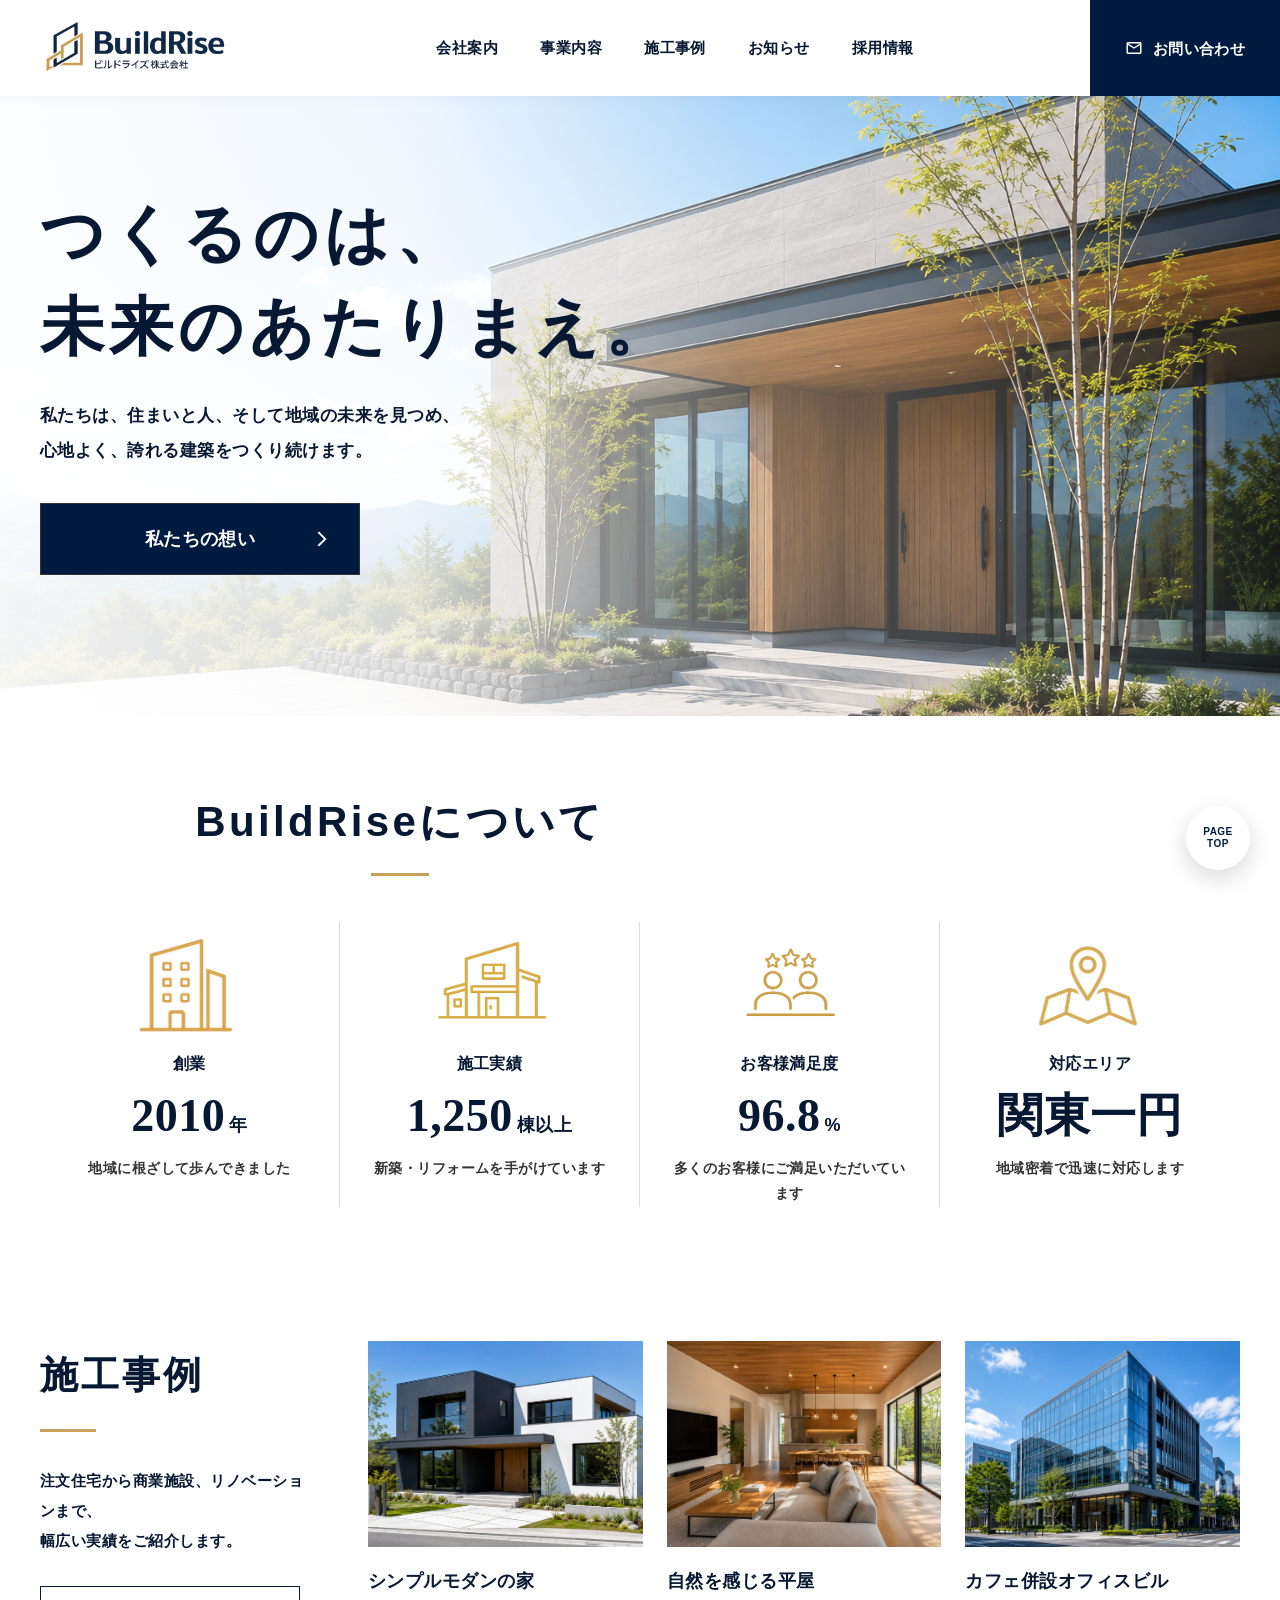
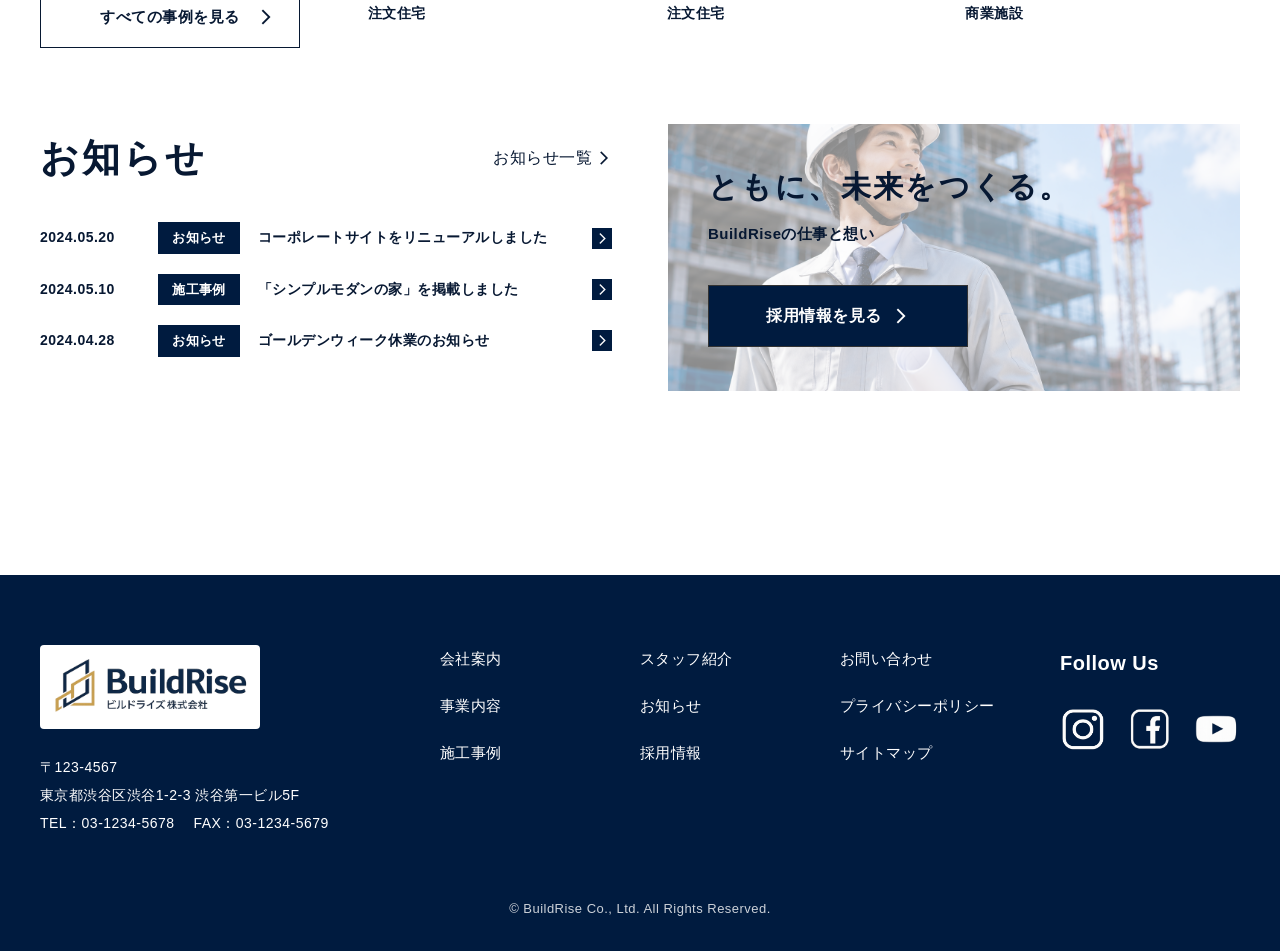
==== commit 319181d4: "fix: 建築会社サイトの操作とリンクを改善しREADMEを追加" ====
--- a/index.html
+++ b/index.html
@@ -50,7 +50,6 @@
                     <li><a href="about.html">会社案内</a></li>
                     <li><a href="service.html">事業内容</a></li>
                     <li><a href="works.html">施工事例</a></li>
-                    <li><a href="staff.html">スタッフ紹介</a></li>
                     <li><a href="news.html">お知らせ</a></li>
                     <li><a href="recruit.html">採用情報</a></li>
                     <li><a href="contact.html">お問い合わせ</a></li>
@@ -164,19 +163,19 @@
 
             <div class="works__list">
 
-                <a href="works-detail.html" class="works__card">
+                <a href="demo.html" class="works__card">
                     <img src="image-top/img02.png" alt="シンプルモダンの家">
                     <h3>シンプルモダンの家</h3>
                     <p>注文住宅</p>
                 </a>
 
-                <a href="works-detail.html" class="works__card">
+                <a href="demo.html" class="works__card">
                     <img src="image-top/img04.png" alt="自然を感じる平屋">
                     <h3>自然を感じる平屋</h3>
                     <p>注文住宅</p>
                 </a>
 
-                <a href="works-detail.html" class="works__card">
+                <a href="demo.html" class="works__card">
                     <img src="image-top/img05.png" alt="カフェ併設オフィスビル">
                     <h3>カフェ併設オフィスビル</h3>
                     <p>商業施設</p>
@@ -201,7 +200,7 @@
                 <ul class="news__list">
 
                     <li>
-                        <a href="news-detail.html">
+                        <a href="demo.html">
                             <time>2024.05.20</time>
                             <span>お知らせ</span>
                             <p>コーポレートサイトをリニューアルしました</p>
@@ -210,7 +209,7 @@
                     </li>
 
                     <li>
-                        <a href="news-detail.html">
+                        <a href="demo.html">
                             <time>2024.05.10</time>
                             <span>施工事例</span>
                             <p>「シンプルモダンの家」を掲載しました</p>
@@ -219,7 +218,7 @@
                     </li>
 
                     <li>
-                        <a href="news-detail.html">
+                        <a href="demo.html">
                             <time>2024.04.28</time>
                             <span>お知らせ</span>
                             <p>ゴールデンウィーク休業のお知らせ</p>
@@ -276,15 +275,15 @@
             </ul>
 
             <ul class="footer__nav">
-                <li><a href="staff.html">スタッフ紹介</a></li>
+                <li><a href="demo.html">スタッフ紹介</a></li>
                 <li><a href="news.html">お知らせ</a></li>
                 <li><a href="recruit.html">採用情報</a></li>
             </ul>
 
             <ul class="footer__nav">
                 <li><a href="contact.html">お問い合わせ</a></li>
-                <li><a href="privacy.html">プライバシーポリシー</a></li>
-                <li><a href="sitemap.html">サイトマップ</a></li>
+                <li><a href="demo.html">プライバシーポリシー</a></li>
+                <li><a href="demo.html">サイトマップ</a></li>
             </ul>
 
             <div class="footer__sns">
@@ -322,4 +321,4 @@
     </footer>
 </body>
 
-</html>+</html>
--- a/style.css
+++ b/style.css
@@ -293,7 +293,7 @@
 }
 
 .about-summary__item img {
-    width: 128x;
+    width: 128px;
     height: 128px;
     object-fit: contain;
     margin: 0 auto;
@@ -959,13 +959,6 @@
         font-size: 20px;
     }
 
-    .recruit-banner__content span {
-        width: 200px;
-        height: 52px;
-        margin-top: 20px;
-        font-size: 14px;
-    }
-
     .footer__company img {
         width: 180px;
     }
@@ -1488,7 +1481,7 @@
 .service-hero{
     position:relative;
     height:520px;
-    background:url("../image-service/img01.png") center/cover no-repeat;
+    background:url("image-service/img01.png") center/cover no-repeat;
     display:flex;
     align-items:center;
 }
@@ -5990,4 +5983,68 @@
 
     transform:none !important;
 
+}
+
+/* hidden属性による非表示を優先 */
+[hidden] {
+    display: none !important;
+}
+
+/* 固定ヘッダーにフォーカス先が隠れないようにする */
+input,
+textarea,
+select,
+button,
+a {
+    scroll-margin-top: 120px;
+}
+
+a:focus-visible,
+button:focus-visible {
+    outline: 3px solid #c8a15a;
+    outline-offset: 4px;
+}
+
+
+/* 採用バナーのスマホ表示 */
+@media (max-width: 768px) {
+    .recruit-banner {
+        display: block;
+        min-height: 230px;
+    }
+
+    .recruit-banner img {
+        position: absolute;
+        inset: 0;
+        width: 100%;
+        height: 100%;
+        object-fit: cover;
+    }
+
+    .recruit-banner__content {
+        position: relative;
+        top: auto;
+        left: auto;
+        width: 100%;
+        padding: 24px;
+    }
+
+    .recruit-banner__button {
+        width: 100%;
+        max-width: 260px;
+        min-height: 52px;
+        height: auto;
+        margin-top: 24px;
+        padding: 14px 16px;
+        font-size: 14px;
+        white-space: nowrap;
+    }
+
+    .recruit-banner__button .material-symbols-outlined {
+        flex-shrink: 0;
+        width: auto;
+        height: auto;
+        margin: 0;
+        font-size: 18px;
+    }
 }
